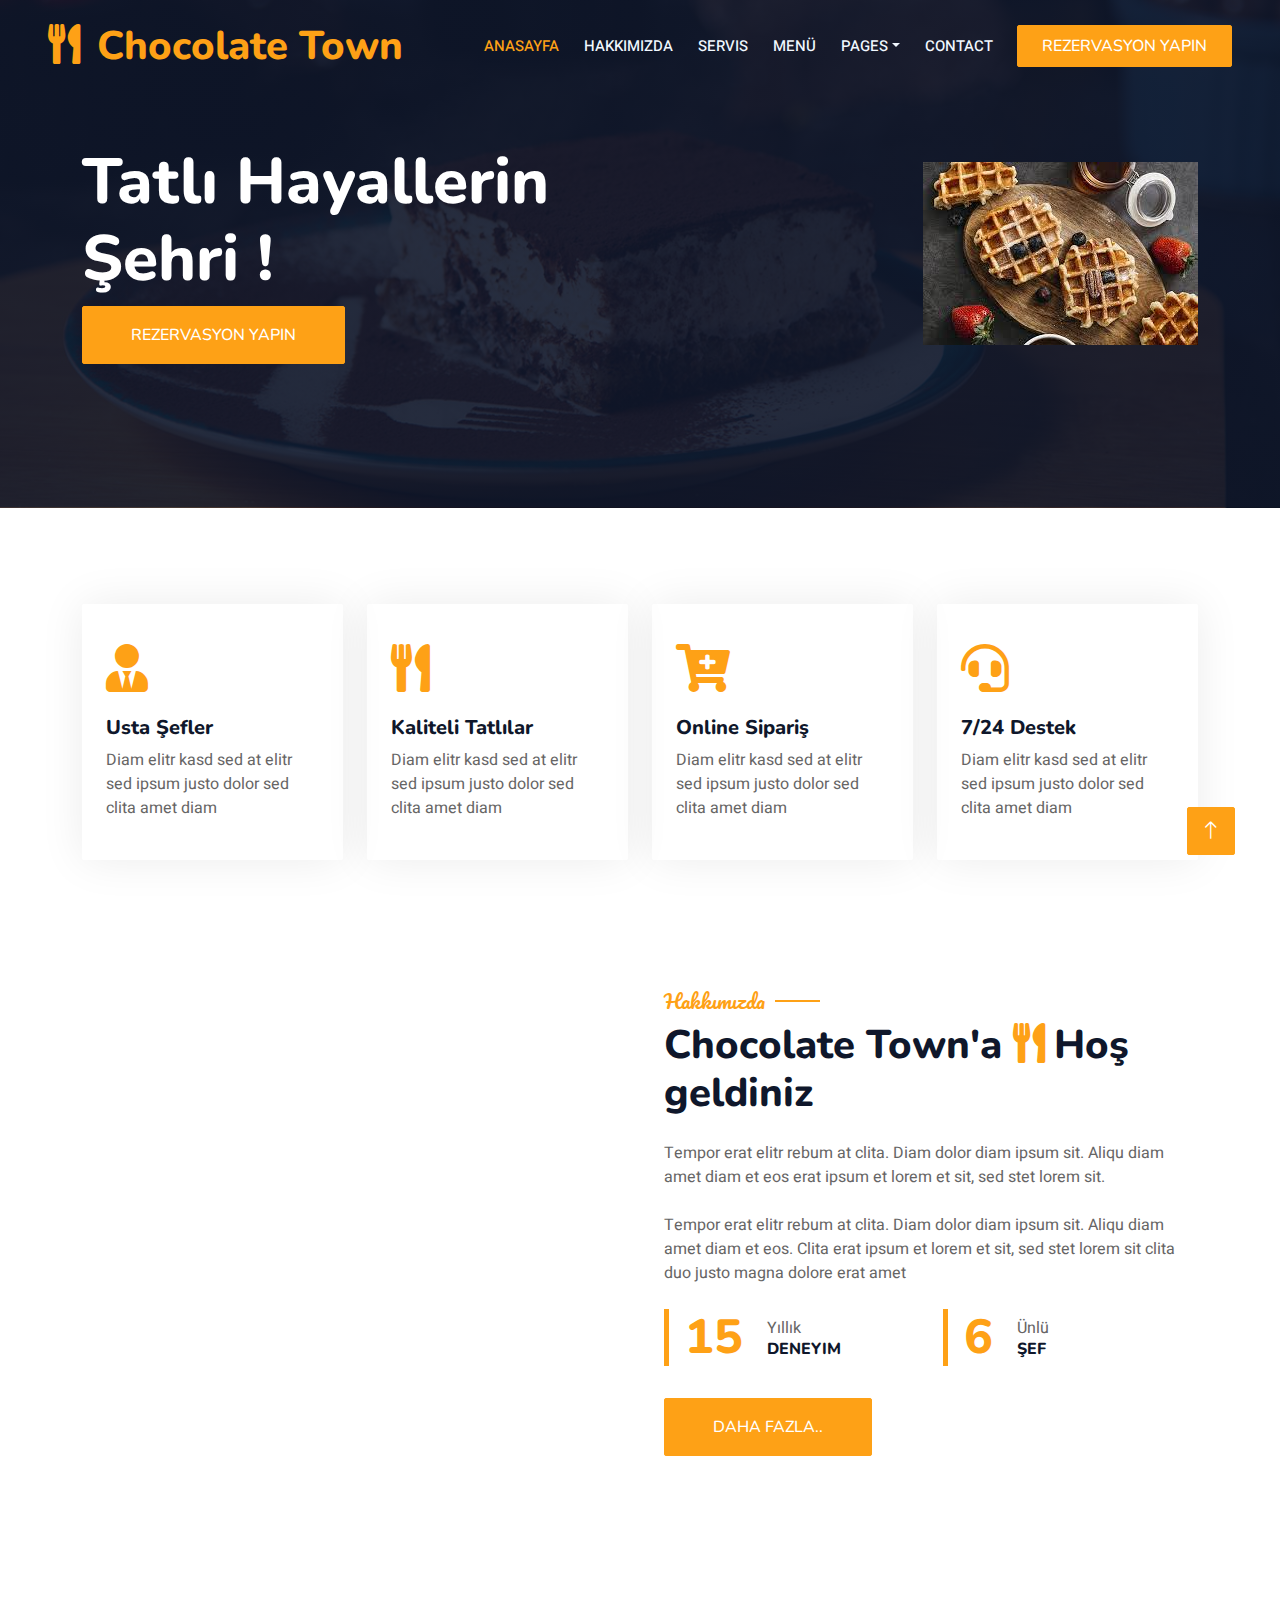
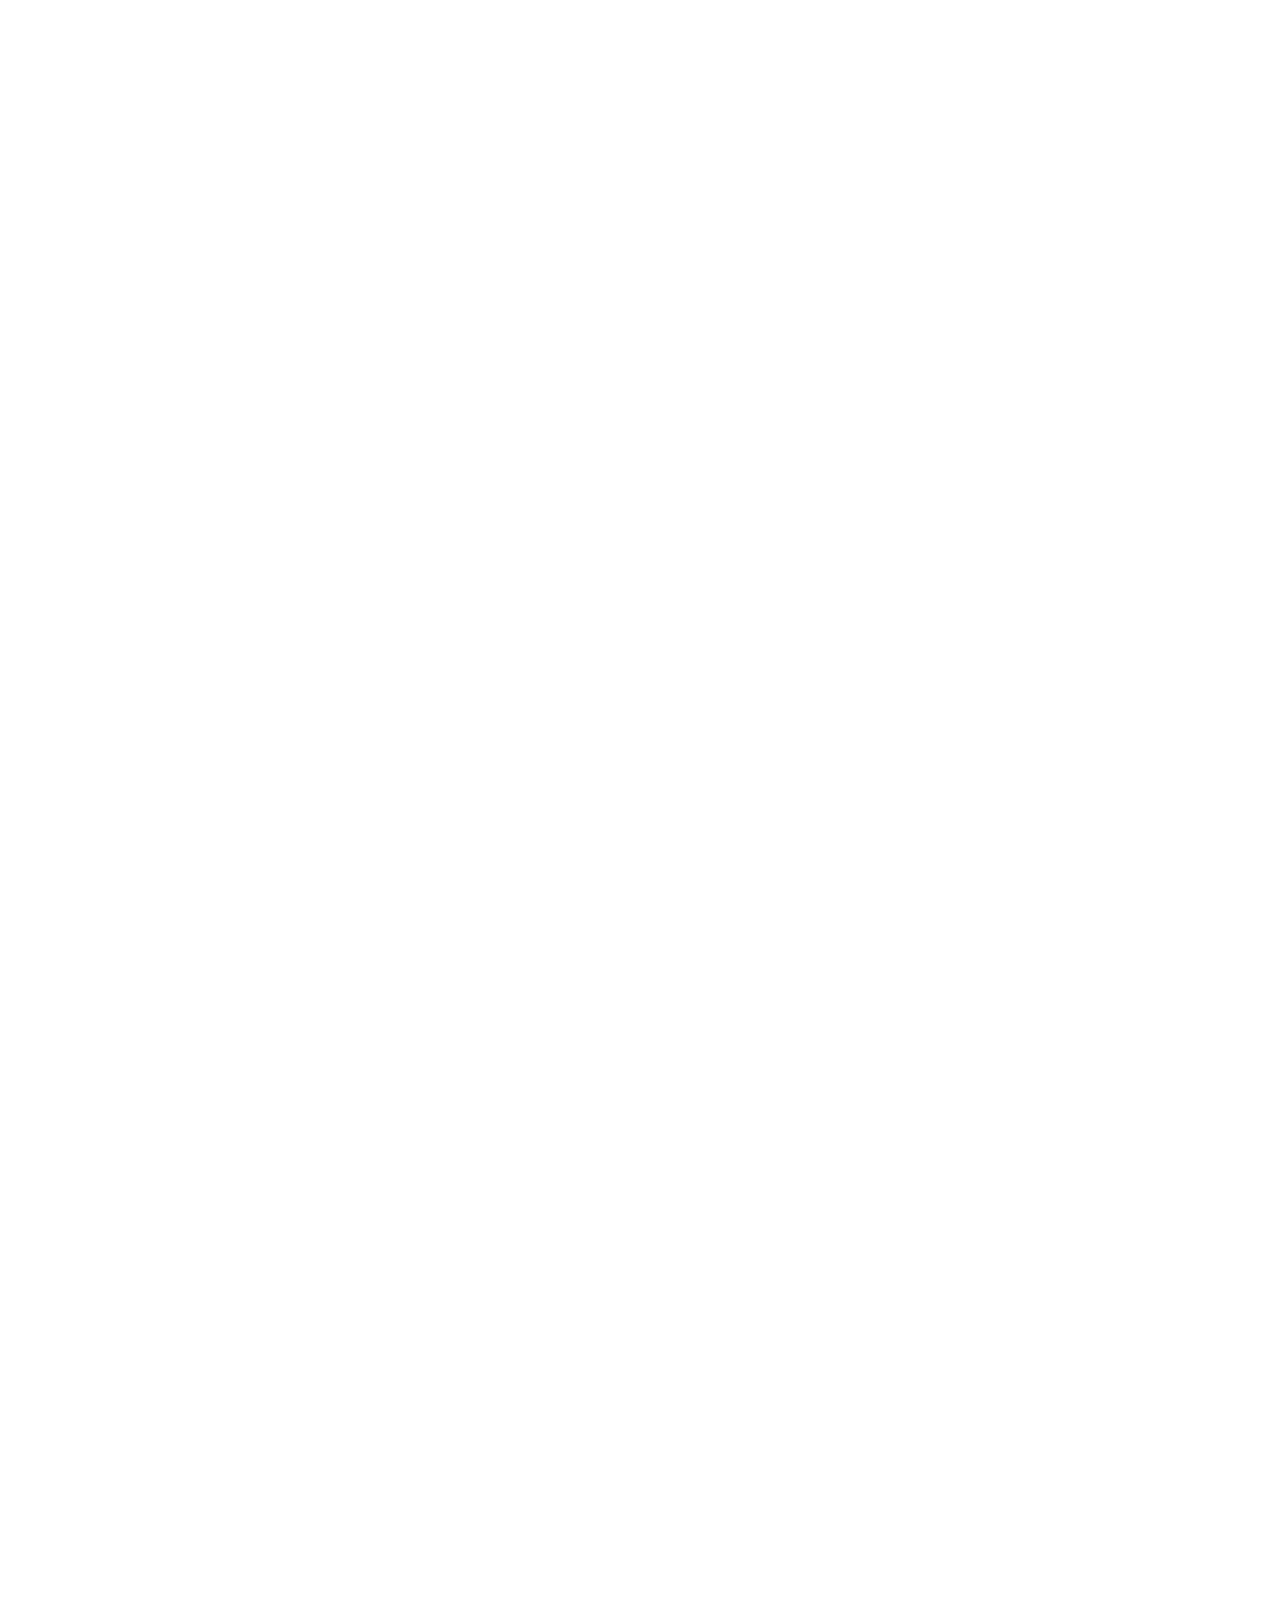
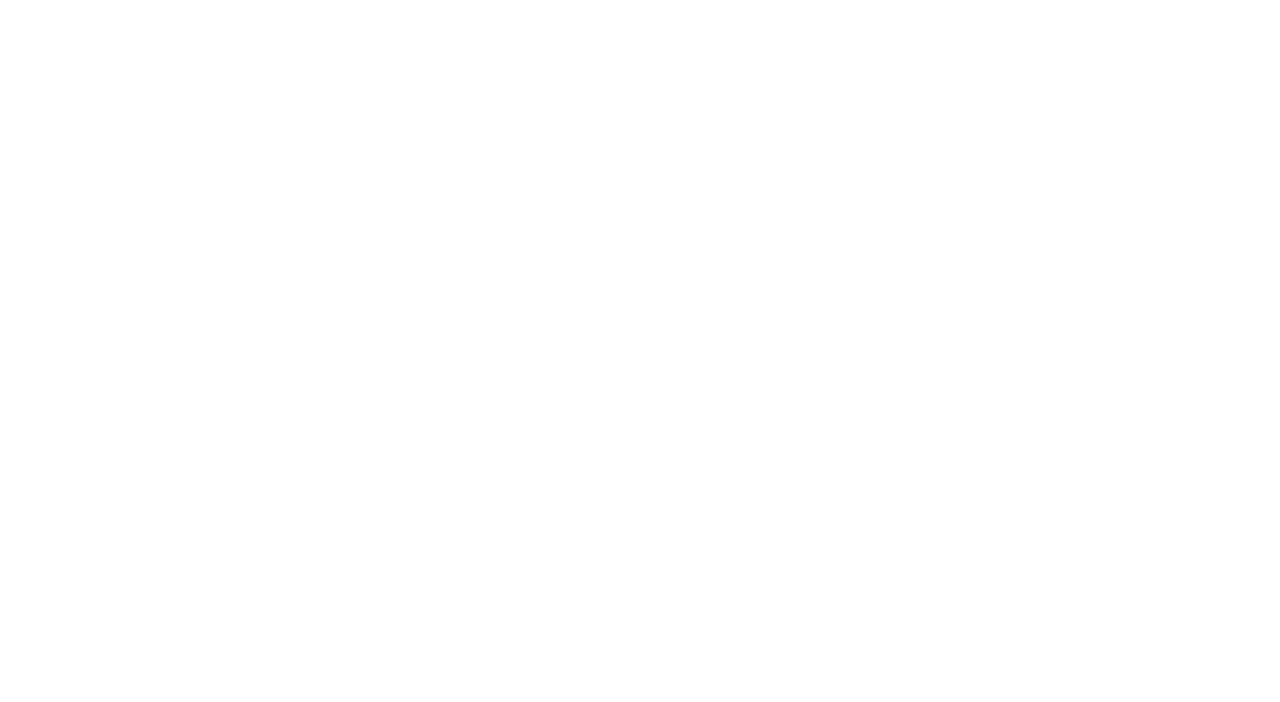
==== index.html @ a702e1aa "changed made" ====
<!DOCTYPE html>
<html lang="en">

<head>
    <meta charset="utf-8">
    <title>Chocolate Town - Bootstrap Restaurant Template</title>
    <meta content="width=device-width, initial-scale=1.0" name="viewport">
    <meta content="" name="keywords">
    <meta content="" name="description">

    <!-- Favicon -->
    <link href="img/favicon.ico" rel="icon">

    <!-- Google Web Fonts -->
    <link rel="preconnect" href="https://fonts.googleapis.com">
    <link rel="preconnect" href="https://fonts.gstatic.com" crossorigin>
    <link href="https://fonts.googleapis.com/css2?family=Heebo:wght@400;500;600&family=Nunito:wght@600;700;800&family=Pacifico&display=swap" rel="stylesheet">

    <!-- Icon Font Stylesheet -->
    <link href="https://cdnjs.cloudflare.com/ajax/libs/font-awesome/5.10.0/css/all.min.css" rel="stylesheet">
    <link href="https://cdn.jsdelivr.net/npm/bootstrap-icons@1.4.1/font/bootstrap-icons.css" rel="stylesheet">

    <!-- Libraries Stylesheet -->
    <link href="lib/animate/animate.min.css" rel="stylesheet">
    <link href="lib/owlcarousel/assets/owl.carousel.min.css" rel="stylesheet">
    <link href="lib/tempusdominus/css/tempusdominus-bootstrap-4.min.css" rel="stylesheet" />

    <!-- Customized Bootstrap Stylesheet -->
    <link href="css/bootstrap.min.css" rel="stylesheet">

    <!-- Template Stylesheet -->
    <link href="css/style.css" rel="stylesheet">
</head>

<body>
    <div class="container-xxl bg-white p-0">
        <!-- Spinner Start -->
        <div id="spinner" class="show bg-white position-fixed translate-middle w-100 vh-100 top-50 start-50 d-flex align-items-center justify-content-center">
            <div class="spinner-border text-primary" style="width: 3rem; height: 3rem;" role="status">
                <span class="sr-only">Yükleniyor..</span>
            </div>
        </div>
        <!-- Spinner End -->


        <!-- Navbar & Hero Start -->
        <div class="container-xxl position-relative p-0">
            <nav class="navbar navbar-expand-lg navbar-dark bg-dark px-4 px-lg-5 py-3 py-lg-0">
                <a href="" class="navbar-brand p-0">
                    <h1 class="text-primary m-0"><i class="fa fa-utensils me-3"></i>Chocolate Town</h1>
                    <!-- <img src="img/logo.png" alt="Logo"> -->
                </a>
                <button class="navbar-toggler" type="button" data-bs-toggle="collapse" data-bs-target="#navbarCollapse">
                    <span class="fa fa-bars"></span>
                </button>
                <div class="collapse navbar-collapse" id="navbarCollapse">
                    <div class="navbar-nav ms-auto py-0 pe-4">
                        <a href="index.html" class="nav-item nav-link active">Anasayfa</a>
                        <a href="about.html" class="nav-item nav-link">Hakkımızda</a>
                        <a href="service.html" class="nav-item nav-link">Servis</a>
                        <a href="menu.html" class="nav-item nav-link">Menü</a>
                        <div class="nav-item dropdown">
                            <a href="#" class="nav-link dropdown-toggle" data-bs-toggle="dropdown">Pages</a>
                            <div class="dropdown-menu m-0">
                                <a href="booking.html" class="dropdown-item">Booking</a>
                                <a href="team.html" class="dropdown-item">Our Team</a>
                                <a href="testimonial.html" class="dropdown-item">Testimonial</a>
                            </div>
                        </div>
                        <a href="contact.html" class="nav-item nav-link">Contact</a>
                    </div>
                    <a href="" class="btn btn-primary py-2 px-4">Rezervasyon Yapın</a>
                </div>
            </nav>

            <div class="container-xxl py-5 bg-dark hero-header mb-5">
                <div class="container my-5 py-5">
                    <div class="row align-items-center g-5">
                        <div class="col-lg-6 text-center text-lg-start">
                            <h1 class="display-3 text-white animated slideInLeft">Tatlı Hayallerin <br>Şehri !</h1>
                            <!-- <p class="text-white animated slideInLeft mb-4 pb-2">Tempor erat elitr rebum at clita. Diam dolor diam ipsum sit. Aliqu diam amet diam et eos. Clita erat ipsum et lorem et sit, sed stet lorem sit clita duo justo magna dolore erat amet</p> -->
                            <a href="" class="btn btn-primary py-sm-3 px-sm-5 me-3 animated slideInLeft">Rezervasyon Yapın</a>
                        </div>
                        <div class="col-lg-6 text-center text-lg-end overflow-hidden">
                            <img class="img-fluid" src="img/waffle3.jpeg" alt="">
                        </div>
                    </div>
                </div>
            </div>
        </div>
        <!-- Navbar & Hero End -->


        <!-- Service Start -->
        <div class="container-xxl py-5">
            <div class="container">
                <div class="row g-4">
                    <div class="col-lg-3 col-sm-6 wow fadeInUp" data-wow-delay="0.1s">
                        <div class="service-item rounded pt-3">
                            <div class="p-4">
                                <i class="fa fa-3x fa-user-tie text-primary mb-4"></i>
                                <h5>Usta Şefler</h5>
                                <p>Diam elitr kasd sed at elitr sed ipsum justo dolor sed clita amet diam</p>
                            </div>
                        </div>
                    </div>
                    <div class="col-lg-3 col-sm-6 wow fadeInUp" data-wow-delay="0.3s">
                        <div class="service-item rounded pt-3">
                            <div class="p-4">
                                <i class="fa fa-3x fa-utensils text-primary mb-4"></i>
                                <h5>Kaliteli Tatlılar</h5>
                                <p>Diam elitr kasd sed at elitr sed ipsum justo dolor sed clita amet diam</p>
                            </div>
                        </div>
                    </div>
                    <div class="col-lg-3 col-sm-6 wow fadeInUp" data-wow-delay="0.5s">
                        <div class="service-item rounded pt-3">
                            <div class="p-4">
                                <i class="fa fa-3x fa-cart-plus text-primary mb-4"></i>
                                <h5>Online Sipariş</h5>
                                <p>Diam elitr kasd sed at elitr sed ipsum justo dolor sed clita amet diam</p>
                            </div>
                        </div>
                    </div>
                    <div class="col-lg-3 col-sm-6 wow fadeInUp" data-wow-delay="0.7s">
                        <div class="service-item rounded pt-3">
                            <div class="p-4">
                                <i class="fa fa-3x fa-headset text-primary mb-4"></i>
                                <h5>7/24 Destek</h5>
                                <p>Diam elitr kasd sed at elitr sed ipsum justo dolor sed clita amet diam</p>
                            </div>
                        </div>
                    </div>
                </div>
            </div>
        </div>
        <!-- Service End -->


        <!-- About Start -->
        <div class="container-xxl py-5">
            <div class="container">
                <div class="row g-5 align-items-center">
                    <div class="col-lg-6">
                        <div class="row g-3">
                            <div class="col-6 text-start">
                                <img class="img-fluid rounded w-100 wow zoomIn" data-wow-delay="0.1s" src="img/about-1.jpg">
                            </div>
                            <div class="col-6 text-start">
                                <img class="img-fluid rounded w-75 wow zoomIn" data-wow-delay="0.3s" src="img/about-2.jpg" style="margin-top: 25%;">
                            </div>
                            <div class="col-6 text-end">
                                <img class="img-fluid rounded w-75 wow zoomIn" data-wow-delay="0.5s" src="img/about-3.jpg">
                            </div>
                            <div class="col-6 text-end">
                                <img class="img-fluid rounded w-100 wow zoomIn" data-wow-delay="0.7s" src="img/about-4.jpg">
                            </div>
                        </div>
                    </div>
                    <div class="col-lg-6">
                        <h5 class="section-title ff-secondary text-start text-primary fw-normal">Hakkımızda</h5>
                        <h1 class="mb-4">Chocolate Town'a <i class="fa fa-utensils text-primary me-2"></i>Hoş geldiniz</h1>
                        <p class="mb-4">Tempor erat elitr rebum at clita. Diam dolor diam ipsum sit. Aliqu diam amet diam et eos erat ipsum et lorem et sit, sed stet lorem sit.</p>
                        <p class="mb-4">Tempor erat elitr rebum at clita. Diam dolor diam ipsum sit. Aliqu diam amet diam et eos. Clita erat ipsum et lorem et sit, sed stet lorem sit clita duo justo magna dolore erat amet</p>
                        <div class="row g-4 mb-4">
                            <div class="col-sm-6">
                                <div class="d-flex align-items-center border-start border-5 border-primary px-3">
                                    <h1 class="flex-shrink-0 display-5 text-primary mb-0" data-toggle="counter-up">15</h1>
                                    <div class="ps-4">
                                        <p class="mb-0">Yıllık</p>
                                        <h6 class="text-uppercase mb-0">Deneyim</h6>
                                    </div>
                                </div>
                            </div>
                            <div class="col-sm-6">
                                <div class="d-flex align-items-center border-start border-5 border-primary px-3">
                                    <h1 class="flex-shrink-0 display-5 text-primary mb-0" data-toggle="counter-up">6</h1>
                                    <div class="ps-4">
                                        <p class="mb-0">Ünlü</p>
                                        <h6 class="text-uppercase mb-0">Şef</h6>
                                    </div>
                                </div>
                            </div>
                        </div>
                        <a class="btn btn-primary py-3 px-5 mt-2" href="">Daha fazla..</a>
                    </div>
                </div>
            </div>
        </div>
        <!-- About End -->


        <!-- Menu Start -->
        <div class="container-xxl py-5">
            <div class="container">
                <div class="text-center wow fadeInUp" data-wow-delay="0.1s">
                    <h5 class="section-title ff-secondary text-center text-primary fw-normal">Tatlı Menüsü</h5>
                    <h1 class="mb-5">Tatlı Hayallerin Şehri !</h1>
                </div>
                <div class="tab-class text-center wow fadeInUp" data-wow-delay="0.1s">
                    <ul class="nav nav-pills d-inline-flex justify-content-center border-bottom mb-5">
                        <li class="nav-item">
                            <a class="d-flex align-items-center text-start mx-3 ms-0 pb-3 active" data-bs-toggle="pill" href="#tab-1">
                                <i class="fa fa-coffee fa-2x "></i>
                                <div class="ps-3">
                                    <small class="text-body">Popüler</small>
                                    <h6 class="mt-n1 mb-0">Tatlılar</h6>
                                </div>
                            </a>
                        </li>
                        <!-- <li class="nav-item">
                            <a class="d-flex align-items-center text-start mx-3 pb-3" data-bs-toggle="pill" href="#tab-2">
                                <i class="fa fa-hamburger fa-2x text-primary"></i>
                                <div class="ps-3">
                                    <small class="text-body">Special</small>
                                    <h6 class="mt-n1 mb-0">Launch</h6>
                                </div>
                            </a>
                        </li>
                        <li class="nav-item">
                            <a class="d-flex align-items-center text-start mx-3 me-0 pb-3" data-bs-toggle="pill" href="#tab-3">
                                <i class="fa fa-utensils fa-2x text-primary"></i>
                                <div class="ps-3">
                                    <small class="text-body">Lovely</small>
                                    <h6 class="mt-n1 mb-0">Dinner</h6>
                                </div>
                            </a>
                        </li> -->
                    </ul>
                    <div class="tab-content">
                        <div id="tab-1" class="tab-pane fade show p-0 active">
                            <div class="row g-4">
                                <div class="col-lg-6">
                                    <div class="d-flex align-items-center">
                                        <img class="flex-shrink-0 img-fluid rounded" src="img/WhatsApp Görsel 2025-01-03 saat 01.07.29_e1caaea1.jpg" alt="" style="width: 80px;">
                                        <div class="w-100 d-flex flex-column text-start ps-4">
                                            <h5 class="d-flex justify-content-between border-bottom pb-2">
                                                <span>Chocolate Town Çikolatalı Pancake</span>
                                                <span class="text-primary">330₺</span>
                                            </h5>
                                            <small class="fst-italic">Ipsum ipsum clita erat amet dolor justo diam</small>
                                        </div>
                                    </div>
                                </div>
                                <div class="col-lg-6">
                                    <div class="d-flex align-items-center">
                                        <img class="flex-shrink-0 img-fluid rounded" src="img/WhatsApp Görsel 2025-01-03 saat 01.07.28_b89084e2.jpg" alt="" style="width: 80px;">
                                        <div class="w-100 d-flex flex-column text-start ps-4">
                                            <h5 class="d-flex justify-content-between border-bottom pb-2">
                                                <span>Chocolate Town Lotus Pancake</span>
                                                <span class="text-primary">340₺</span>
                                            </h5>
                                            <small class="fst-italic">Ipsum ipsum clita erat amet dolor justo diam</small>
                                        </div>
                                    </div>
                                </div>
                                <div class="col-lg-6">
                                    <div class="d-flex align-items-center">
                                        <img class="flex-shrink-0 img-fluid rounded" src="img/WhatsApp Görsel 2025-01-03 saat 01.07.28_b89084e2.jpg" alt="" style="width: 80px;">
                                        <div class="w-100 d-flex flex-column text-start ps-4">
                                            <h5 class="d-flex justify-content-between border-bottom pb-2">
                                                <span>Chocolate Town Lotus Waffle</span>
                                                <span class="text-primary">340₺</span>
                                            </h5>
                                            <small class="fst-italic">Ipsum ipsum clita erat amet dolor justo diam</small>
                                        </div>
                                    </div>
                                </div>
                                <div class="col-lg-6">
                                    <div class="d-flex align-items-center">
                                        <img class="flex-shrink-0 img-fluid rounded" src="img/WhatsApp Görsel 2025-01-03 saat 01.07.28_f4cc6367.jpg" alt="" style="width: 80px;">
                                        <div class="w-100 d-flex flex-column text-start ps-4">
                                            <h5 class="d-flex justify-content-between border-bottom pb-2">
                                                <span>Chocolate Town Lotus Kruvasan</span>
                                                <span class="text-primary">349₺</span>
                                            </h5>
                                            <small class="fst-italic">Ipsum ipsum clita erat amet dolor justo diam</small>
                                        </div>
                                    </div>
                                </div>
                                <div class="col-lg-6">
                                    <div class="d-flex align-items-center">
                                        <img class="flex-shrink-0 img-fluid rounded" src="img/WhatsApp Görsel 2025-01-03 saat 01.07.30_e5539441.jpg" alt="" style="width: 80px;">
                                        <div class="w-100 d-flex flex-column text-start ps-4">
                                            <h5 class="d-flex justify-content-between border-bottom pb-2">
                                                <span>Chocolate Town Çikolatalı Kruvasan</span>
                                                <span class="text-primary">345₺</span>
                                            </h5>
                                            <small class="fst-italic">Ipsum ipsum clita erat amet dolor justo diam</small>
                                        </div>
                                    </div>
                                </div>
                                <div class="col-lg-6">
                                    <div class="d-flex align-items-center">
                                        <img class="flex-shrink-0 img-fluid rounded" src="img/WhatsApp Görsel 2025-01-03 saat 01.07.30_adba3e5a.jpg" alt="" style="width: 80px;">
                                        <div class="w-100 d-flex flex-column text-start ps-4">
                                            <h5 class="d-flex justify-content-between border-bottom pb-2">
                                                <span>Chocolate Town Çikolatalı Waffle</span>
                                                <span class="text-primary">330₺</span>
                                            </h5>
                                            <small class="fst-italic">Ipsum ipsum clita erat amet dolor justo diam</small>
                                        </div>
                                    </div>
                                </div>
                                <div class="col-lg-6">
                                    <div class="d-flex align-items-center">
                                        <img class="flex-shrink-0 img-fluid rounded" src="img/WhatsApp Görsel 2025-01-03 saat 01.07.30_d8ca9bba.jpg" alt="" style="width: 80px;">
                                        <div class="w-100 d-flex flex-column text-start ps-4">
                                            <h5 class="d-flex justify-content-between border-bottom pb-2">
                                                <span>Chocolate Town Çikolatalı Spoonful</span>
                                                <span class="text-primary">325₺</span>
                                            </h5>
                                            <small class="fst-italic">Ipsum ipsum clita erat amet dolor justo diam</small>
                                        </div>
                                    </div>
                                </div>
                                <div class="col-lg-6">
                                    <div class="d-flex align-items-center">
                                        <img class="flex-shrink-0 img-fluid rounded" src="img/WhatsApp Görsel 2025-01-03 saat 01.07.31_7ae7fdfb.jpg" alt="" style="width: 80px;">
                                        <div class="w-100 d-flex flex-column text-start ps-4">
                                            <h5 class="d-flex justify-content-between border-bottom pb-2">
                                                <span>Chocolate Town Lotus <br> Spoonful</span>
                                                <span class="text-primary">335₺</span>
                                            </h5>
                                            <small class="fst-italic">Ipsum ipsum clita erat amet dolor justo diam</small>
                                        </div>
                                    </div>
                                </div>
                            </div>
                        </div>
                        <div id="tab-2" class="tab-pane fade show p-0">
                            <div class="row g-4">
                                <div class="col-lg-6">
                                    <div class="d-flex align-items-center">
                                        <img class="flex-shrink-0 img-fluid rounded" src="img/menu-1.jpg" alt="" style="width: 80px;">
                                        <div class="w-100 d-flex flex-column text-start ps-4">
                                            <h5 class="d-flex justify-content-between border-bottom pb-2">
                                                <span>Chicken Burger</span>
                                                <span class="text-primary">$115</span>
                                            </h5>
                                            <small class="fst-italic">Ipsum ipsum clita erat amet dolor justo diam</small>
                                        </div>
                                    </div>
                                </div>
                                <div class="col-lg-6">
                                    <div class="d-flex align-items-center">
                                        <img class="flex-shrink-0 img-fluid rounded" src="img/menu-2.jpg" alt="" style="width: 80px;">
                                        <div class="w-100 d-flex flex-column text-start ps-4">
                                            <h5 class="d-flex justify-content-between border-bottom pb-2">
                                                <span>Chicken Burger</span>
                                                <span class="text-primary">$115</span>
                                            </h5>
                                            <small class="fst-italic">Ipsum ipsum clita erat amet dolor justo diam</small>
                                        </div>
                                    </div>
                                </div>
                                <div class="col-lg-6">
                                    <div class="d-flex align-items-center">
                                        <img class="flex-shrink-0 img-fluid rounded" src="img/menu-3.jpg" alt="" style="width: 80px;">
                                        <div class="w-100 d-flex flex-column text-start ps-4">
                                            <h5 class="d-flex justify-content-between border-bottom pb-2">
                                                <span>Chicken Burger</span>
                                                <span class="text-primary">$115</span>
                                            </h5>
                                            <small class="fst-italic">Ipsum ipsum clita erat amet dolor justo diam</small>
                                        </div>
                                    </div>
                                </div>
                                <div class="col-lg-6">
                                    <div class="d-flex align-items-center">
                                        <img class="flex-shrink-0 img-fluid rounded" src="img/menu-4.jpg" alt="" style="width: 80px;">
                                        <div class="w-100 d-flex flex-column text-start ps-4">
                                            <h5 class="d-flex justify-content-between border-bottom pb-2">
                                                <span>Chicken Burger</span>
                                                <span class="text-primary">$115</span>
                                            </h5>
                                            <small class="fst-italic">Ipsum ipsum clita erat amet dolor justo diam</small>
                                        </div>
                                    </div>
                                </div>
                                <div class="col-lg-6">
                                    <div class="d-flex align-items-center">
                                        <img class="flex-shrink-0 img-fluid rounded" src="img/menu-5.jpg" alt="" style="width: 80px;">
                                        <div class="w-100 d-flex flex-column text-start ps-4">
                                            <h5 class="d-flex justify-content-between border-bottom pb-2">
                                                <span>Chicken Burger</span>
                                                <span class="text-primary">$115</span>
                                            </h5>
                                            <small class="fst-italic">Ipsum ipsum clita erat amet dolor justo diam</small>
                                        </div>
                                    </div>
                                </div>
                                <div class="col-lg-6">
                                    <div class="d-flex align-items-center">
                                        <img class="flex-shrink-0 img-fluid rounded" src="img/menu-6.jpg" alt="" style="width: 80px;">
                                        <div class="w-100 d-flex flex-column text-start ps-4">
                                            <h5 class="d-flex justify-content-between border-bottom pb-2">
                                                <span>Chicken Burger</span>
                                                <span class="text-primary">$115</span>
                                            </h5>
                                            <small class="fst-italic">Ipsum ipsum clita erat amet dolor justo diam</small>
                                        </div>
                                    </div>
                                </div>
                                <div class="col-lg-6">
                                    <div class="d-flex align-items-center">
                                        <img class="flex-shrink-0 img-fluid rounded" src="img/menu-7.jpg" alt="" style="width: 80px;">
                                        <div class="w-100 d-flex flex-column text-start ps-4">
                                            <h5 class="d-flex justify-content-between border-bottom pb-2">
                                                <span>Chicken Burger</span>
                                                <span class="text-primary">$115</span>
                                            </h5>
                                            <small class="fst-italic">Ipsum ipsum clita erat amet dolor justo diam</small>
                                        </div>
                                    </div>
                                </div>
                                <div class="col-lg-6">
                                    <div class="d-flex align-items-center">
                                        <img class="flex-shrink-0 img-fluid rounded" src="img/menu-8.jpg" alt="" style="width: 80px;">
                                        <div class="w-100 d-flex flex-column text-start ps-4">
                                            <h5 class="d-flex justify-content-between border-bottom pb-2">
                                                <span>Chicken Burger</span>
                                                <span class="text-primary">$115</span>
                                            </h5>
                                            <small class="fst-italic">Ipsum ipsum clita erat amet dolor justo diam</small>
                                        </div>
                                    </div>
                                </div>
                            </div>
                        </div>
                        <div id="tab-3" class="tab-pane fade show p-0">
                            <div class="row g-4">
                                <div class="col-lg-6">
                                    <div class="d-flex align-items-center">
                                        <img class="flex-shrink-0 img-fluid rounded" src="img/menu-1.jpg" alt="" style="width: 80px;">
                                        <div class="w-100 d-flex flex-column text-start ps-4">
                                            <h5 class="d-flex justify-content-between border-bottom pb-2">
                                                <span>Chicken Burger</span>
                                                <span class="text-primary">$115</span>
                                            </h5>
                                            <small class="fst-italic">Ipsum ipsum clita erat amet dolor justo diam</small>
                                        </div>
                                    </div>
                                </div>
                                <div class="col-lg-6">
                                    <div class="d-flex align-items-center">
                                        <img class="flex-shrink-0 img-fluid rounded" src="img/menu-2.jpg" alt="" style="width: 80px;">
                                        <div class="w-100 d-flex flex-column text-start ps-4">
                                            <h5 class="d-flex justify-content-between border-bottom pb-2">
                                                <span>Chicken Burger</span>
                                                <span class="text-primary">$115</span>
                                            </h5>
                                            <small class="fst-italic">Ipsum ipsum clita erat amet dolor justo diam</small>
                                        </div>
                                    </div>
                                </div>
                                <div class="col-lg-6">
                                    <div class="d-flex align-items-center">
                                        <img class="flex-shrink-0 img-fluid rounded" src="img/menu-3.jpg" alt="" style="width: 80px;">
                                        <div class="w-100 d-flex flex-column text-start ps-4">
                                            <h5 class="d-flex justify-content-between border-bottom pb-2">
                                                <span>Chicken Burger</span>
                                                <span class="text-primary">$115</span>
                                            </h5>
                                            <small class="fst-italic">Ipsum ipsum clita erat amet dolor justo diam</small>
                                        </div>
                                    </div>
                                </div>
                                <div class="col-lg-6">
                                    <div class="d-flex align-items-center">
                                        <img class="flex-shrink-0 img-fluid rounded" src="img/menu-4.jpg" alt="" style="width: 80px;">
                                        <div class="w-100 d-flex flex-column text-start ps-4">
                                            <h5 class="d-flex justify-content-between border-bottom pb-2">
                                                <span>Chicken Burger</span>
                                                <span class="text-primary">$115</span>
                                            </h5>
                                            <small class="fst-italic">Ipsum ipsum clita erat amet dolor justo diam</small>
                                        </div>
                                    </div>
                                </div>
                                <div class="col-lg-6">
                                    <div class="d-flex align-items-center">
                                        <img class="flex-shrink-0 img-fluid rounded" src="img/menu-5.jpg" alt="" style="width: 80px;">
                                        <div class="w-100 d-flex flex-column text-start ps-4">
                                            <h5 class="d-flex justify-content-between border-bottom pb-2">
                                                <span>Chicken Burger</span>
                                                <span class="text-primary">$115</span>
                                            </h5>
                                            <small class="fst-italic">Ipsum ipsum clita erat amet dolor justo diam</small>
                                        </div>
                                    </div>
                                </div>
                                <div class="col-lg-6">
                                    <div class="d-flex align-items-center">
                                        <img class="flex-shrink-0 img-fluid rounded" src="img/menu-6.jpg" alt="" style="width: 80px;">
                                        <div class="w-100 d-flex flex-column text-start ps-4">
                                            <h5 class="d-flex justify-content-between border-bottom pb-2">
                                                <span>Chicken Burger</span>
                                                <span class="text-primary">$115</span>
                                            </h5>
                                            <small class="fst-italic">Ipsum ipsum clita erat amet dolor justo diam</small>
                                        </div>
                                    </div>
                                </div>
                                <div class="col-lg-6">
                                    <div class="d-flex align-items-center">
                                        <img class="flex-shrink-0 img-fluid rounded" src="img/menu-7.jpg" alt="" style="width: 80px;">
                                        <div class="w-100 d-flex flex-column text-start ps-4">
                                            <h5 class="d-flex justify-content-between border-bottom pb-2">
                                                <span>Chicken Burger</span>
                                                <span class="text-primary">$115</span>
                                            </h5>
                                            <small class="fst-italic">Ipsum ipsum clita erat amet dolor justo diam</small>
                                        </div>
                                    </div>
                                </div>
                                <div class="col-lg-6">
                                    <div class="d-flex align-items-center">
                                        <img class="flex-shrink-0 img-fluid rounded" src="img/menu-8.jpg" alt="" style="width: 80px;">
                                        <div class="w-100 d-flex flex-column text-start ps-4">
                                            <h5 class="d-flex justify-content-between border-bottom pb-2">
                                                <span>Chicken Burger</span>
                                                <span class="text-primary">$115</span>
                                            </h5>
                                            <small class="fst-italic">Ipsum ipsum clita erat amet dolor justo diam</small>
                                        </div>
                                    </div>
                                </div>
                            </div>
                        </div>
                    </div>
                </div>
            </div>
        </div>
        <!-- Menu End -->

        <!-- Team Start -->
        <div class="container-xxl pt-5 pb-3">
            <div class="container">
                <div class="text-center wow fadeInUp" data-wow-delay="0.1s">
                    <h5 class="section-title ff-secondary text-center text-primary fw-normal">Ekibimiz</h5>
                    <h1 class="mb-5">Ustalarımız</h1>
                </div>
                <div class="row g-4">
                    <div class="col-lg-3 col-md-6 wow fadeInUp" data-wow-delay="0.1s">
                        <div class="team-item text-center rounded overflow-hidden">
                            <div class="rounded-circle overflow-hidden m-4">
                                <img class="img-fluid" src="img/team-1.jpg" alt="">
                            </div>
                            <h5 class="mb-0">Full Name</h5>
                            <small>Designation</small>
                            <div class="d-flex justify-content-center mt-3">
                                <a class="btn btn-square btn-primary mx-1" href=""><i class="fab fa-facebook-f"></i></a>
                                <a class="btn btn-square btn-primary mx-1" href=""><i class="fab fa-twitter"></i></a>
                                <a class="btn btn-square btn-primary mx-1" href=""><i class="fab fa-instagram"></i></a>
                            </div>
                        </div>
                    </div>
                    <div class="col-lg-3 col-md-6 wow fadeInUp" data-wow-delay="0.3s">
                        <div class="team-item text-center rounded overflow-hidden">
                            <div class="rounded-circle overflow-hidden m-4">
                                <img class="img-fluid" src="img/team-2.jpg" alt="">
                            </div>
                            <h5 class="mb-0">Full Name</h5>
                            <small>Designation</small>
                            <div class="d-flex justify-content-center mt-3">
                                <a class="btn btn-square btn-primary mx-1" href=""><i class="fab fa-facebook-f"></i></a>
                                <a class="btn btn-square btn-primary mx-1" href=""><i class="fab fa-twitter"></i></a>
                                <a class="btn btn-square btn-primary mx-1" href=""><i class="fab fa-instagram"></i></a>
                            </div>
                        </div>
                    </div>
                    <div class="col-lg-3 col-md-6 wow fadeInUp" data-wow-delay="0.5s">
                        <div class="team-item text-center rounded overflow-hidden">
                            <div class="rounded-circle overflow-hidden m-4">
                                <img class="img-fluid" src="img/team-3.jpg" alt="">
                            </div>
                            <h5 class="mb-0">Full Name</h5>
                            <small>Designation</small>
                            <div class="d-flex justify-content-center mt-3">
                                <a class="btn btn-square btn-primary mx-1" href=""><i class="fab fa-facebook-f"></i></a>
                                <a class="btn btn-square btn-primary mx-1" href=""><i class="fab fa-twitter"></i></a>
                                <a class="btn btn-square btn-primary mx-1" href=""><i class="fab fa-instagram"></i></a>
                            </div>
                        </div>
                    </div>
                    <div class="col-lg-3 col-md-6 wow fadeInUp" data-wow-delay="0.7s">
                        <div class="team-item text-center rounded overflow-hidden">
                            <div class="rounded-circle overflow-hidden m-4">
                                <img class="img-fluid" src="img/team-4.jpg" alt="">
                            </div>
                            <h5 class="mb-0">Full Name</h5>
                            <small>Designation</small>
                            <div class="d-flex justify-content-center mt-3">
                                <a class="btn btn-square btn-primary mx-1" href=""><i class="fab fa-facebook-f"></i></a>
                                <a class="btn btn-square btn-primary mx-1" href=""><i class="fab fa-twitter"></i></a>
                                <a class="btn btn-square btn-primary mx-1" href=""><i class="fab fa-instagram"></i></a>
                            </div>
                        </div>
                    </div>
                </div>
            </div>
        </div>
        <!-- Team End -->


        <!-- Testimonial Start -->
        <div class="container-xxl py-5 wow fadeInUp" data-wow-delay="0.1s">
            <div class="container">
                <div class="text-center">
                    <h5 class="section-title ff-secondary text-center text-primary fw-normal">Referans</h5>
                    <h1 class="mb-5">Müşterilerimizden Yorumlar!!!</h1>
                </div>
                <div class="owl-carousel testimonial-carousel">
                    <div class="testimonial-item bg-transparent border rounded p-4">
                        <i class="fa fa-quote-left fa-2x text-primary mb-3"></i>
                        <p>Dolor et eos labore, stet justo sed est sed. Diam sed sed dolor stet amet eirmod eos labore diam</p>
                        <div class="d-flex align-items-center">
                            <img class="img-fluid flex-shrink-0 rounded-circle" src="img/testimonial-1.jpg" style="width: 50px; height: 50px;">
                            <div class="ps-3">
                                <h5 class="mb-1">Client Name</h5>
                                <small>Profession</small>
                            </div>
                        </div>
                    </div>
                    <div class="testimonial-item bg-transparent border rounded p-4">
                        <i class="fa fa-quote-left fa-2x text-primary mb-3"></i>
                        <p>Dolor et eos labore, stet justo sed est sed. Diam sed sed dolor stet amet eirmod eos labore diam</p>
                        <div class="d-flex align-items-center">
                            <img class="img-fluid flex-shrink-0 rounded-circle" src="img/testimonial-2.jpg" style="width: 50px; height: 50px;">
                            <div class="ps-3">
                                <h5 class="mb-1">Client Name</h5>
                                <small>Profession</small>
                            </div>
                        </div>
                    </div>
                    <div class="testimonial-item bg-transparent border rounded p-4">
                        <i class="fa fa-quote-left fa-2x text-primary mb-3"></i>
                        <p>Dolor et eos labore, stet justo sed est sed. Diam sed sed dolor stet amet eirmod eos labore diam</p>
                        <div class="d-flex align-items-center">
                            <img class="img-fluid flex-shrink-0 rounded-circle" src="img/testimonial-3.jpg" style="width: 50px; height: 50px;">
                            <div class="ps-3">
                                <h5 class="mb-1">Client Name</h5>
                                <small>Profession</small>
                            </div>
                        </div>
                    </div>
                    <div class="testimonial-item bg-transparent border rounded p-4">
                        <i class="fa fa-quote-left fa-2x text-primary mb-3"></i>
                        <p>Dolor et eos labore, stet justo sed est sed. Diam sed sed dolor stet amet eirmod eos labore diam</p>
                        <div class="d-flex align-items-center">
                            <img class="img-fluid flex-shrink-0 rounded-circle" src="img/testimonial-4.jpg" style="width: 50px; height: 50px;">
                            <div class="ps-3">
                                <h5 class="mb-1">Client Name</h5>
                                <small>Profession</small>
                            </div>
                        </div>
                    </div>
                </div>
            </div>
        </div>
        <!-- Testimonial End -->
        

        <!-- Footer Start -->
        <div class="container-fluid bg-dark text-light footer pt-5 mt-5 wow fadeIn" data-wow-delay="0.1s">
            <div class="container py-5">
                <div class="row g-5">
                    <div class="col-lg-3 col-md-6">
                        <h4 class="section-title ff-secondary text-start text-primary fw-normal mb-4">Şirket</h4>
                        <a class="btn btn-link" href="">Hakkımızda</a>
                        <a class="btn btn-link" href="">İletişime Geçin</a>
                        <a class="btn btn-link" href="">Rezervasyon</a>
                        <a class="btn btn-link" href="">Gizlilik Politakası</a>
                        <a class="btn btn-link" href="">Şartlar & Koşullar</a>
                    </div>
                    <div class="col-lg-3 col-md-6">
                        <h4 class="section-title ff-secondary text-start text-primary fw-normal mb-4">İletişim</h4>
                        <p class="mb-2"><i class="fa fa-map-marker-alt me-3"></i>123 Street, New York, USA</p>
                        <p class="mb-2"><i class="fa fa-phone-alt me-3"></i>+012 345 67890</p>
                        <p class="mb-2"><i class="fa fa-envelope me-3"></i>info@example.com</p>
                        <div class="d-flex pt-2">
                            <a class="btn btn-outline-light btn-social" href=""><i class="fab fa-twitter"></i></a>
                            <a class="btn btn-outline-light btn-social" href=""><i class="fab fa-facebook-f"></i></a>
                            <a class="btn btn-outline-light btn-social" href=""><i class="fab fa-youtube"></i></a>
                            <a class="btn btn-outline-light btn-social" href=""><i class="fab fa-linkedin-in"></i></a>
                        </div>
                    </div>
                    <div class="col-lg-3 col-md-6">
                        <h4 class="section-title ff-secondary text-start text-primary fw-normal mb-4">Opening</h4>
                        <h5 class="text-light fw-normal">Monday - Saturday</h5>
                        <p>09AM - 09PM</p>
                        <h5 class="text-light fw-normal">Sunday</h5>
                        <p>10AM - 08PM</p>
                    </div>
                    <div class="col-lg-3 col-md-6">
                        <h4 class="section-title ff-secondary text-start text-primary fw-normal mb-4">Newsletter</h4>
                        <p>Dolor amet sit justo amet elitr clita ipsum elitr est.</p>
                        <div class="position-relative mx-auto" style="max-width: 400px;">
                            <input class="form-control border-primary w-100 py-3 ps-4 pe-5" type="text" placeholder="Your email">
                            <button type="button" class="btn btn-primary py-2 position-absolute top-0 end-0 mt-2 me-2">SignUp</button>
                        </div>
                    </div>
                </div>
            </div>
            <div class="container">
                <div class="copyright">
                    <div class="row">
                        <div class="col-md-6 text-center text-md-start mb-3 mb-md-0">
                            &copy; <a class="border-bottom" href="#">Your Site Name</a>, All Right Reserved. 
							
							<!--/*** This template is free as long as you keep the footer author’s credit link/attribution link/backlink. If you'd like to use the template without the footer author’s credit link/attribution link/backlink, you can purchase the Credit Removal License from "https://htmlcodex.com/credit-removal". Thank you for your support. ***/-->
							Designed By <a class="border-bottom" href="https://htmlcodex.com">HTML Codex</a><br><br>
                            Distributed By <a class="border-bottom" href="https://themewagon.com" target="_blank">ThemeWagon</a>
                        </div>
                        <div class="col-md-6 text-center text-md-end">
                            <div class="footer-menu">
                                <a href="">Home</a>
                                <a href="">Cookies</a>
                                <a href="">Help</a>
                                <a href="">FQAs</a>
                            </div>
                        </div>
                    </div>
                </div>
            </div>
        </div>
        <!-- Footer End -->


        <!-- Back to Top -->
        <a href="#" class="btn btn-lg btn-primary btn-lg-square back-to-top"><i class="bi bi-arrow-up"></i></a>
    </div>

    <!-- JavaScript Libraries -->
    <script src="https://code.jquery.com/jquery-3.4.1.min.js"></script>
    <script src="https://cdn.jsdelivr.net/npm/bootstrap@5.0.0/dist/js/bootstrap.bundle.min.js"></script>
    <script src="lib/wow/wow.min.js"></script>
    <script src="lib/easing/easing.min.js"></script>
    <script src="lib/waypoints/waypoints.min.js"></script>
    <script src="lib/counterup/counterup.min.js"></script>
    <script src="lib/owlcarousel/owl.carousel.min.js"></script>
    <script src="lib/tempusdominus/js/moment.min.js"></script>
    <script src="lib/tempusdominus/js/moment-timezone.min.js"></script>
    <script src="lib/tempusdominus/js/tempusdominus-bootstrap-4.min.js"></script>

    <!-- Template Javascript -->
    <script src="js/main.js"></script>
</body>

</html>
---- css/style.css ----
/********** Template CSS **********/
:root {
    --primary: #FEA116;
    --light: #F1F8FF;
    --dark: #0F172B;
}

.ff-secondary {
    font-family: 'Pacifico', cursive;
}

.fw-medium {
    font-weight: 600 !important;
}

.fw-semi-bold {
    font-weight: 700 !important;
}

.back-to-top {
    position: fixed;
    display: none;
    right: 45px;
    bottom: 45px;
    z-index: 99;
}


/*** Spinner ***/
#spinner {
    opacity: 0;
    visibility: hidden;
    transition: opacity .5s ease-out, visibility 0s linear .5s;
    z-index: 99999;
}

#spinner.show {
    transition: opacity .5s ease-out, visibility 0s linear 0s;
    visibility: visible;
    opacity: 1;
}


/*** Button ***/
.btn {
    font-family: 'Nunito', sans-serif;
    font-weight: 500;
    text-transform: uppercase;
    transition: .5s;
}

.btn.btn-primary,
.btn.btn-secondary {
    color: #FFFFFF;
}

.btn-square {
    width: 38px;
    height: 38px;
}

.btn-sm-square {
    width: 32px;
    height: 32px;
}

.btn-lg-square {
    width: 48px;
    height: 48px;
}

.btn-square,
.btn-sm-square,
.btn-lg-square {
    padding: 0;
    display: flex;
    align-items: center;
    justify-content: center;
    font-weight: normal;
    border-radius: 2px;
}


/*** Navbar ***/
.navbar-dark .navbar-nav .nav-link {
    position: relative;
    margin-left: 25px;
    padding: 35px 0;
    font-size: 15px;
    color: var(--light) !important;
    text-transform: uppercase;
    font-weight: 500;
    outline: none;
    transition: .5s;
}

.sticky-top.navbar-dark .navbar-nav .nav-link {
    padding: 20px 0;
}

.navbar-dark .navbar-nav .nav-link:hover,
.navbar-dark .navbar-nav .nav-link.active {
    color: var(--primary) !important;
}

.navbar-dark .navbar-brand img {
    max-height: 60px;
    transition: .5s;
}

.sticky-top.navbar-dark .navbar-brand img {
    max-height: 45px;
}

@media (max-width: 991.98px) {
    .sticky-top.navbar-dark {
        position: relative;
    }

    .navbar-dark .navbar-collapse {
        margin-top: 15px;
        border-top: 1px solid rgba(255, 255, 255, .1)
    }

    .navbar-dark .navbar-nav .nav-link,
    .sticky-top.navbar-dark .navbar-nav .nav-link {
        padding: 10px 0;
        margin-left: 0;
    }

    .navbar-dark .navbar-brand img {
        max-height: 45px;
    }
}

@media (min-width: 992px) {
    .navbar-dark {
        position: absolute;
        width: 100%;
        top: 0;
        left: 0;
        z-index: 999;
        background: transparent !important;
    }
    
    .sticky-top.navbar-dark {
        position: fixed;
        background: var(--dark) !important;
    }
}


/*** Hero Header ***/
.hero-header {
    background: linear-gradient(rgba(15, 23, 43, .9), rgba(15, 23, 43, .9)), url(../img/tiramisu.jpg);
    background-position: center center;
    background-repeat: no-repeat;
    background-size: cover;
}

.hero-header img {
    animation: imgRotate 50s linear infinite;
}

@keyframes imgRotate { 
    100% { 
        transform: rotate(360deg); 
    } 
}

.breadcrumb-item + .breadcrumb-item::before {
    color: rgba(255, 255, 255, .5);
}


/*** Section Title ***/
.section-title {
    position: relative;
    display: inline-block;
}

.section-title::before {
    position: absolute;
    content: "";
    width: 45px;
    height: 2px;
    top: 50%;
    left: -55px;
    margin-top: -1px;
    background: var(--primary);
}

.section-title::after {
    position: absolute;
    content: "";
    width: 45px;
    height: 2px;
    top: 50%;
    right: -55px;
    margin-top: -1px;
    background: var(--primary);
}

.section-title.text-start::before,
.section-title.text-end::after {
    display: none;
}


/*** Service ***/
.service-item {
    box-shadow: 0 0 45px rgba(0, 0, 0, .08);
    transition: .5s;
}

.service-item:hover {
    background: var(--primary);
}

.service-item * {
    transition: .5s;
}

.service-item:hover * {
    color: var(--light) !important;
}


/*** Food Menu ***/
.nav-pills .nav-item .active {
    border-bottom: 2px solid var(--primary);
}


/*** Youtube Video ***/
.video {
    position: relative;
    height: 100%;
    min-height: 500px;
    background: linear-gradient(rgba(15, 23, 43, .1), rgba(15, 23, 43, .1)), url(../img/video.jpg);
    background-position: center center;
    background-repeat: no-repeat;
    background-size: cover;
}

.video .btn-play {
    position: absolute;
    z-index: 3;
    top: 50%;
    left: 50%;
    transform: translateX(-50%) translateY(-50%);
    box-sizing: content-box;
    display: block;
    width: 32px;
    height: 44px;
    border-radius: 50%;
    border: none;
    outline: none;
    padding: 18px 20px 18px 28px;
}

.video .btn-play:before {
    content: "";
    position: absolute;
    z-index: 0;
    left: 50%;
    top: 50%;
    transform: translateX(-50%) translateY(-50%);
    display: block;
    width: 100px;
    height: 100px;
    background: var(--primary);
    border-radius: 50%;
    animation: pulse-border 1500ms ease-out infinite;
}

.video .btn-play:after {
    content: "";
    position: absolute;
    z-index: 1;
    left: 50%;
    top: 50%;
    transform: translateX(-50%) translateY(-50%);
    display: block;
    width: 100px;
    height: 100px;
    background: var(--primary);
    border-radius: 50%;
    transition: all 200ms;
}

.video .btn-play img {
    position: relative;
    z-index: 3;
    max-width: 100%;
    width: auto;
    height: auto;
}

.video .btn-play span {
    display: block;
    position: relative;
    z-index: 3;
    width: 0;
    height: 0;
    border-left: 32px solid var(--dark);
    border-top: 22px solid transparent;
    border-bottom: 22px solid transparent;
}

@keyframes pulse-border {
    0% {
        transform: translateX(-50%) translateY(-50%) translateZ(0) scale(1);
        opacity: 1;
    }

    100% {
        transform: translateX(-50%) translateY(-50%) translateZ(0) scale(1.5);
        opacity: 0;
    }
}

#videoModal {
    z-index: 99999;
}

#videoModal .modal-dialog {
    position: relative;
    max-width: 800px;
    margin: 60px auto 0 auto;
}

#videoModal .modal-body {
    position: relative;
    padding: 0px;
}

#videoModal .close {
    position: absolute;
    width: 30px;
    height: 30px;
    right: 0px;
    top: -30px;
    z-index: 999;
    font-size: 30px;
    font-weight: normal;
    color: #FFFFFF;
    background: #000000;
    opacity: 1;
}


/*** Team ***/
.team-item {
    box-shadow: 0 0 45px rgba(0, 0, 0, .08);
    height: calc(100% - 38px);
    transition: .5s;
}

.team-item img {
    transition: .5s;
}

.team-item:hover img {
    transform: scale(1.1);
}

.team-item:hover {
    height: 100%;
}

.team-item .btn {
    border-radius: 38px 38px 0 0;
}


/*** Testimonial ***/
.testimonial-carousel .owl-item .testimonial-item,
.testimonial-carousel .owl-item.center .testimonial-item * {
    transition: .5s;
}

.testimonial-carousel .owl-item.center .testimonial-item {
    background: var(--primary) !important;
    border-color: var(--primary) !important;
}

.testimonial-carousel .owl-item.center .testimonial-item * {
    color: var(--light) !important;
}

.testimonial-carousel .owl-dots {
    margin-top: 24px;
    display: flex;
    align-items: flex-end;
    justify-content: center;
}

.testimonial-carousel .owl-dot {
    position: relative;
    display: inline-block;
    margin: 0 5px;
    width: 15px;
    height: 15px;
    border: 1px solid #CCCCCC;
    border-radius: 15px;
    transition: .5s;
}

.testimonial-carousel .owl-dot.active {
    background: var(--primary);
    border-color: var(--primary);
}


/*** Footer ***/
.footer .btn.btn-social {
    margin-right: 5px;
    width: 35px;
    height: 35px;
    display: flex;
    align-items: center;
    justify-content: center;
    color: var(--light);
    border: 1px solid #FFFFFF;
    border-radius: 35px;
    transition: .3s;
}

.footer .btn.btn-social:hover {
    color: var(--primary);
}

.footer .btn.btn-link {
    display: block;
    margin-bottom: 5px;
    padding: 0;
    text-align: left;
    color: #FFFFFF;
    font-size: 15px;
    font-weight: normal;
    text-transform: capitalize;
    transition: .3s;
}

.footer .btn.btn-link::before {
    position: relative;
    content: "\f105";
    font-family: "Font Awesome 5 Free";
    font-weight: 900;
    margin-right: 10px;
}

.footer .btn.btn-link:hover {
    letter-spacing: 1px;
    box-shadow: none;
}

.footer .copyright {
    padding: 25px 0;
    font-size: 15px;
    border-top: 1px solid rgba(256, 256, 256, .1);
}

.footer .copyright a {
    color: var(--light);
}

.footer .footer-menu a {
    margin-right: 15px;
    padding-right: 15px;
    border-right: 1px solid rgba(255, 255, 255, .1);
}

.footer .footer-menu a:last-child {
    margin-right: 0;
    padding-right: 0;
    border-right: none;
}
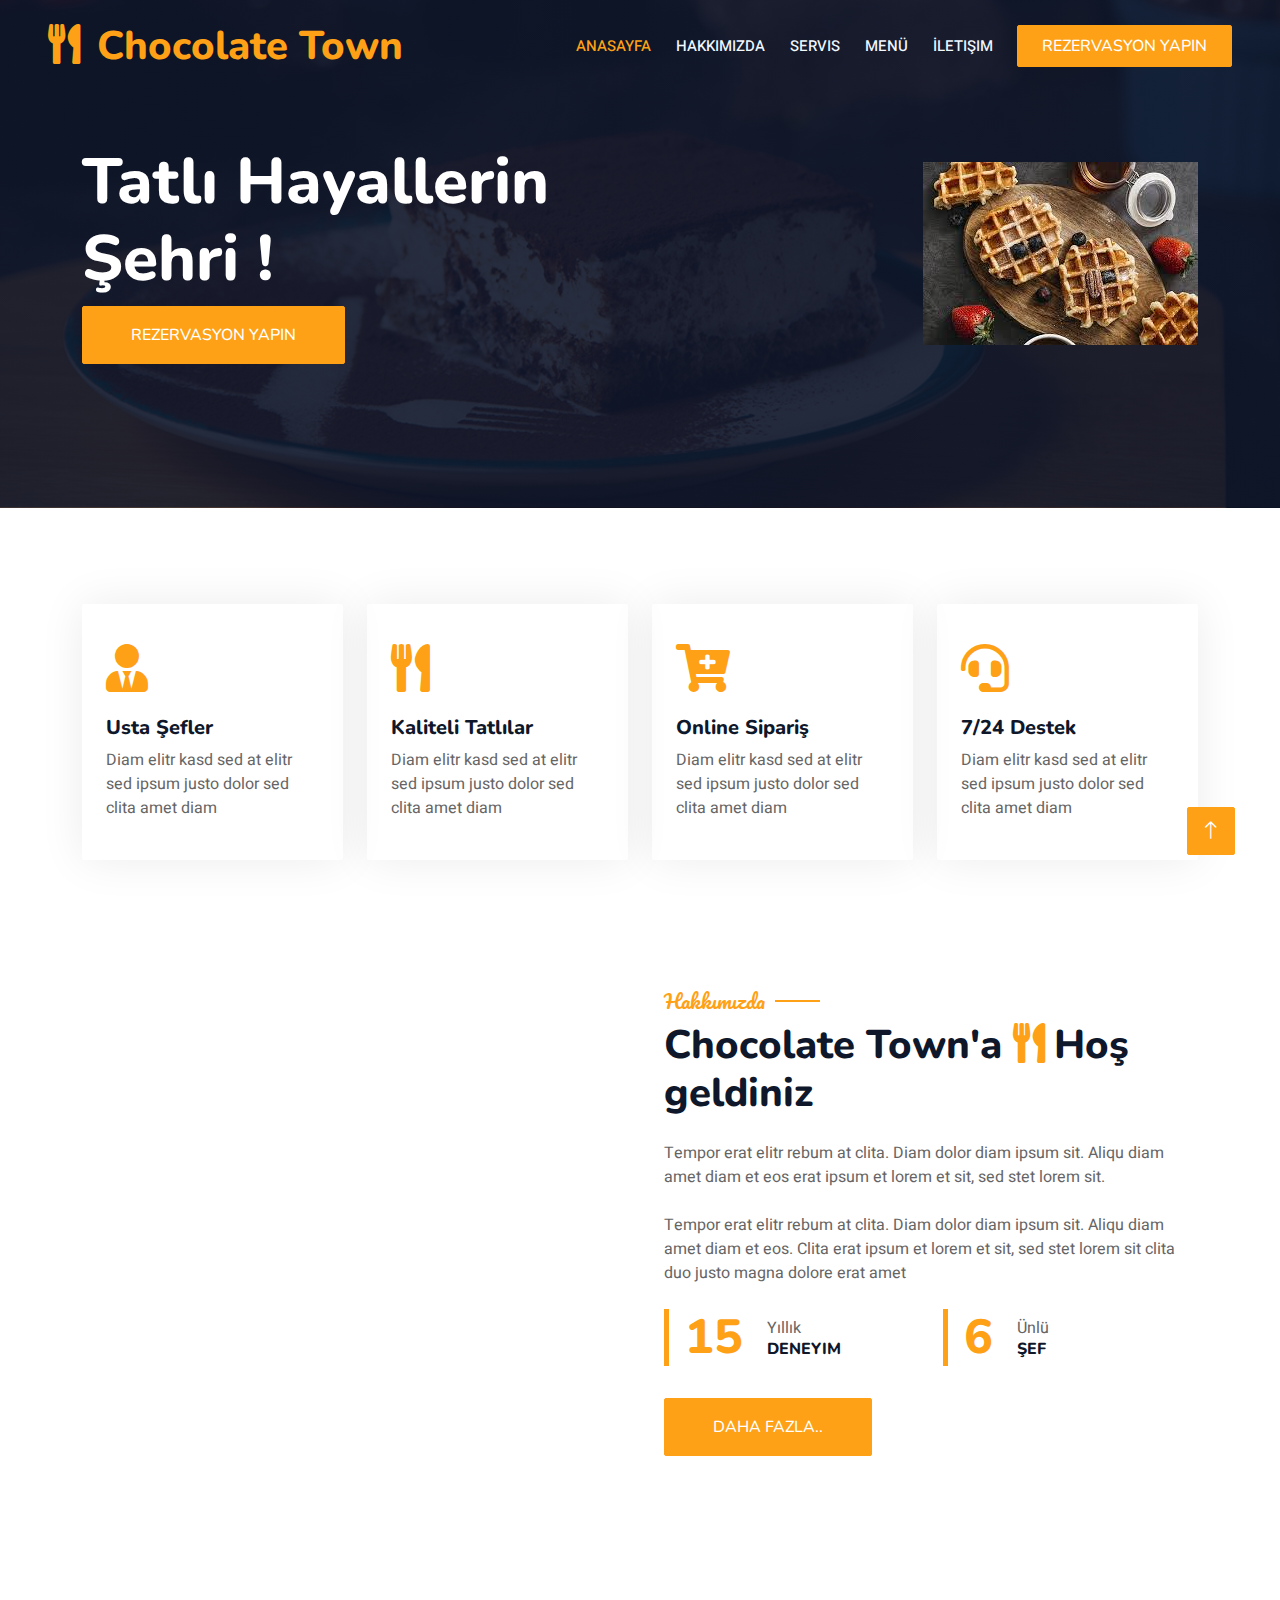
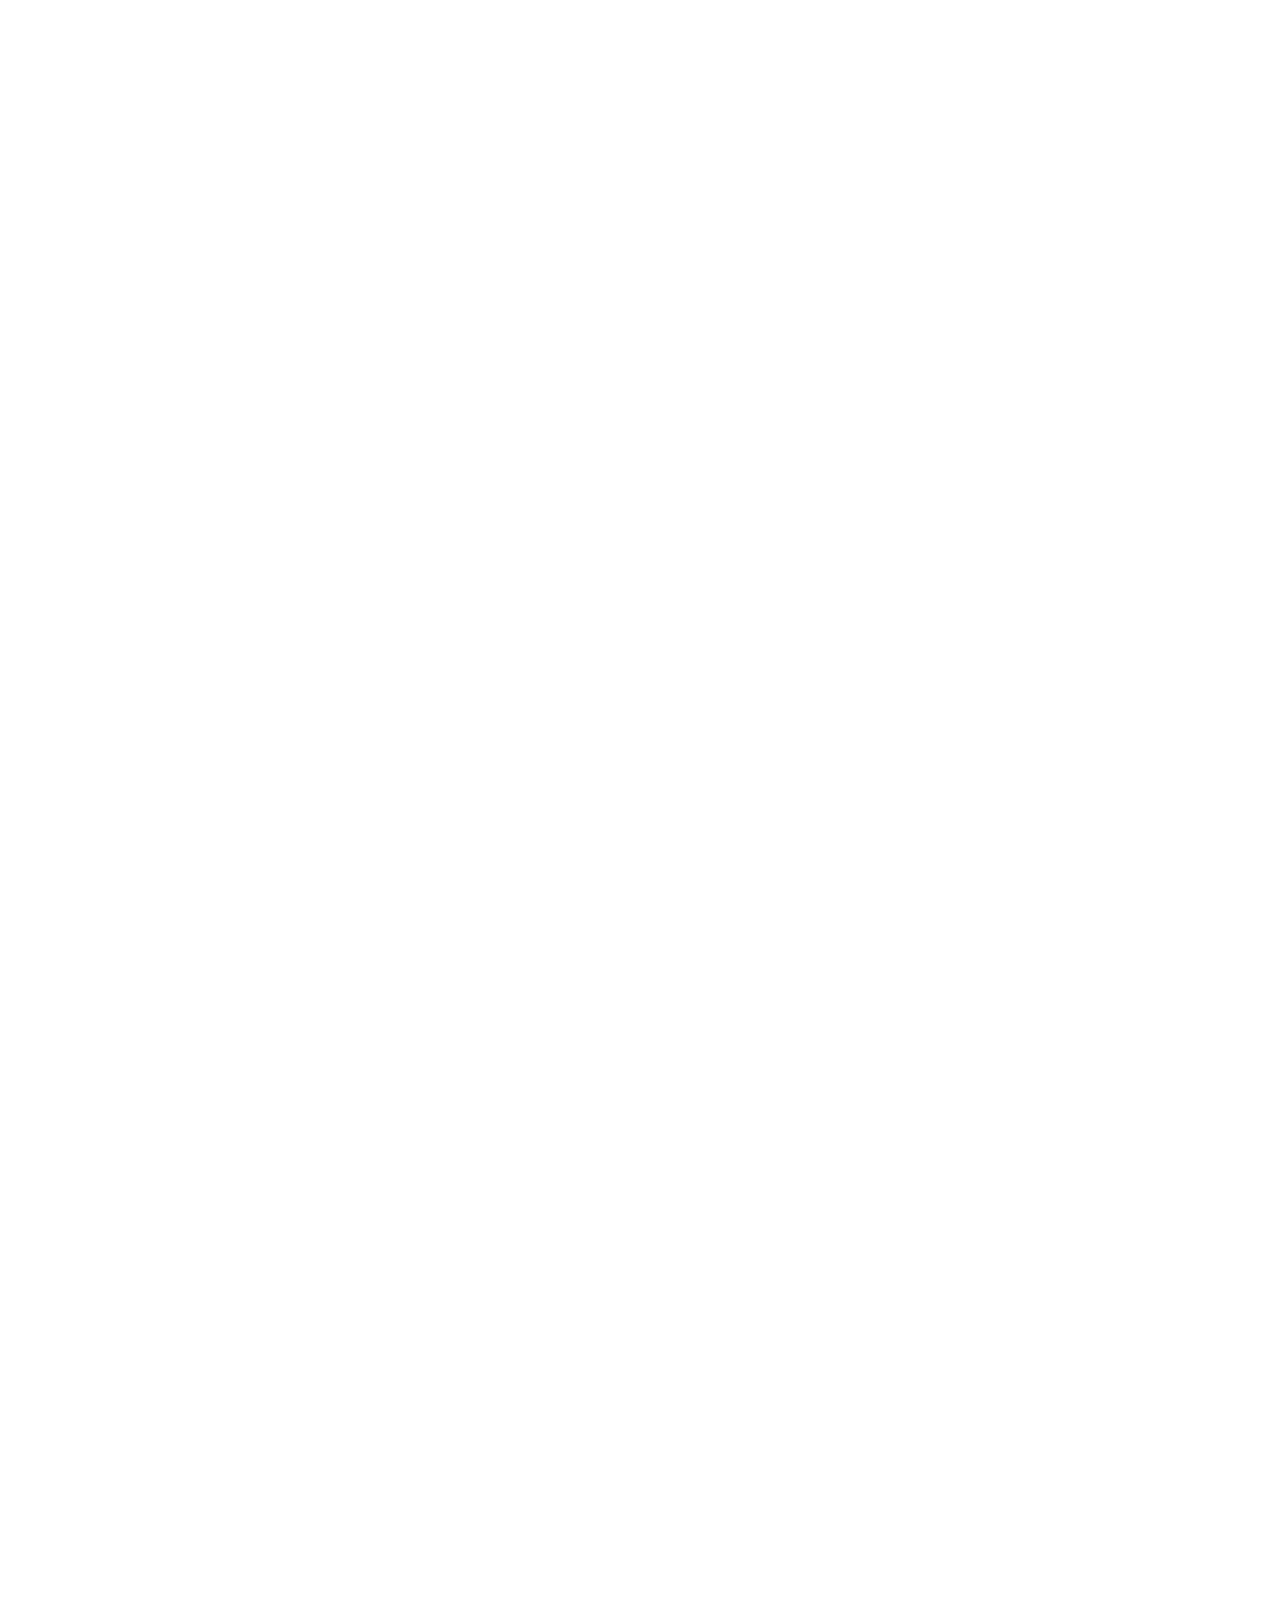
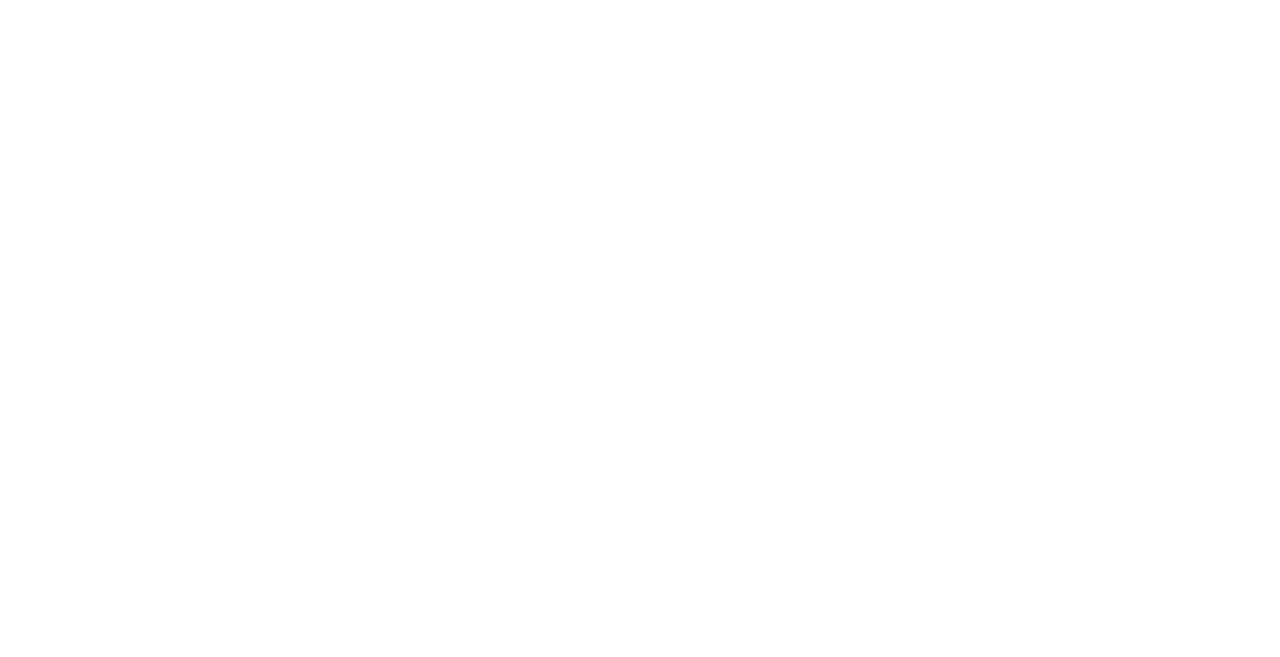
==== commit a6f54cad: "some fixes" ====
--- a/index.html
+++ b/index.html
@@ -59,15 +59,8 @@
                         <a href="about.html" class="nav-item nav-link">Hakkımızda</a>
                         <a href="service.html" class="nav-item nav-link">Servis</a>
                         <a href="menu.html" class="nav-item nav-link">Menü</a>
-                        <div class="nav-item dropdown">
-                            <a href="#" class="nav-link dropdown-toggle" data-bs-toggle="dropdown">Pages</a>
-                            <div class="dropdown-menu m-0">
-                                <a href="booking.html" class="dropdown-item">Booking</a>
-                                <a href="team.html" class="dropdown-item">Our Team</a>
-                                <a href="testimonial.html" class="dropdown-item">Testimonial</a>
-                            </div>
-                        </div>
-                        <a href="contact.html" class="nav-item nav-link">Contact</a>
+                        
+                        <a href="contact.html" class="nav-item nav-link">İletişim</a>
                     </div>
                     <a href="" class="btn btn-primary py-2 px-4">Rezervasyon Yapın</a>
                 </div>
@@ -666,7 +659,7 @@
         <div class="container-fluid bg-dark text-light footer pt-5 mt-5 wow fadeIn" data-wow-delay="0.1s">
             <div class="container py-5">
                 <div class="row g-5">
-                    <div class="col-lg-3 col-md-6">
+                    <div class="col-lg-4 col-md-6">
                         <h4 class="section-title ff-secondary text-start text-primary fw-normal mb-4">Şirket</h4>
                         <a class="btn btn-link" href="">Hakkımızda</a>
                         <a class="btn btn-link" href="">İletişime Geçin</a>
@@ -674,7 +667,7 @@
                         <a class="btn btn-link" href="">Gizlilik Politakası</a>
                         <a class="btn btn-link" href="">Şartlar & Koşullar</a>
                     </div>
-                    <div class="col-lg-3 col-md-6">
+                    <div class="col-lg-4 col-md-6">
                         <h4 class="section-title ff-secondary text-start text-primary fw-normal mb-4">İletişim</h4>
                         <p class="mb-2"><i class="fa fa-map-marker-alt me-3"></i>123 Street, New York, USA</p>
                         <p class="mb-2"><i class="fa fa-phone-alt me-3"></i>+012 345 67890</p>
@@ -686,34 +679,21 @@
                             <a class="btn btn-outline-light btn-social" href=""><i class="fab fa-linkedin-in"></i></a>
                         </div>
                     </div>
-                    <div class="col-lg-3 col-md-6">
-                        <h4 class="section-title ff-secondary text-start text-primary fw-normal mb-4">Opening</h4>
-                        <h5 class="text-light fw-normal">Monday - Saturday</h5>
-                        <p>09AM - 09PM</p>
-                        <h5 class="text-light fw-normal">Sunday</h5>
-                        <p>10AM - 08PM</p>
-                    </div>
-                    <div class="col-lg-3 col-md-6">
-                        <h4 class="section-title ff-secondary text-start text-primary fw-normal mb-4">Newsletter</h4>
-                        <p>Dolor amet sit justo amet elitr clita ipsum elitr est.</p>
-                        <div class="position-relative mx-auto" style="max-width: 400px;">
-                            <input class="form-control border-primary w-100 py-3 ps-4 pe-5" type="text" placeholder="Your email">
-                            <button type="button" class="btn btn-primary py-2 position-absolute top-0 end-0 mt-2 me-2">SignUp</button>
-                        </div>
-                    </div>
+                    <div class="col-lg-4 col-md-6">
+                        <h4 class="section-title ff-secondary text-start text-primary fw-normal mb-4">Açılış</h4>
+                        <h5 class="text-light fw-normal">Pazartesi - Cumartesi</h5>
+                        <p>09:00 - 21:00</p>
+                        <h5 class="text-light fw-normal">Pazar</h5>
+                        <p>10:00 - 20:00</p>
+                    </div>
+                    
                 </div>
             </div>
             <div class="container">
                 <div class="copyright">
                     <div class="row">
-                        <div class="col-md-6 text-center text-md-start mb-3 mb-md-0">
-                            &copy; <a class="border-bottom" href="#">Your Site Name</a>, All Right Reserved. 
-							
-							<!--/*** This template is free as long as you keep the footer author’s credit link/attribution link/backlink. If you'd like to use the template without the footer author’s credit link/attribution link/backlink, you can purchase the Credit Removal License from "https://htmlcodex.com/credit-removal". Thank you for your support. ***/-->
-							Designed By <a class="border-bottom" href="https://htmlcodex.com">HTML Codex</a><br><br>
-                            Distributed By <a class="border-bottom" href="https://themewagon.com" target="_blank">ThemeWagon</a>
-                        </div>
-                        <div class="col-md-6 text-center text-md-end">
+                        
+                        <div class="col-md-12 text-center text-md-end">
                             <div class="footer-menu">
                                 <a href="">Home</a>
                                 <a href="">Cookies</a>
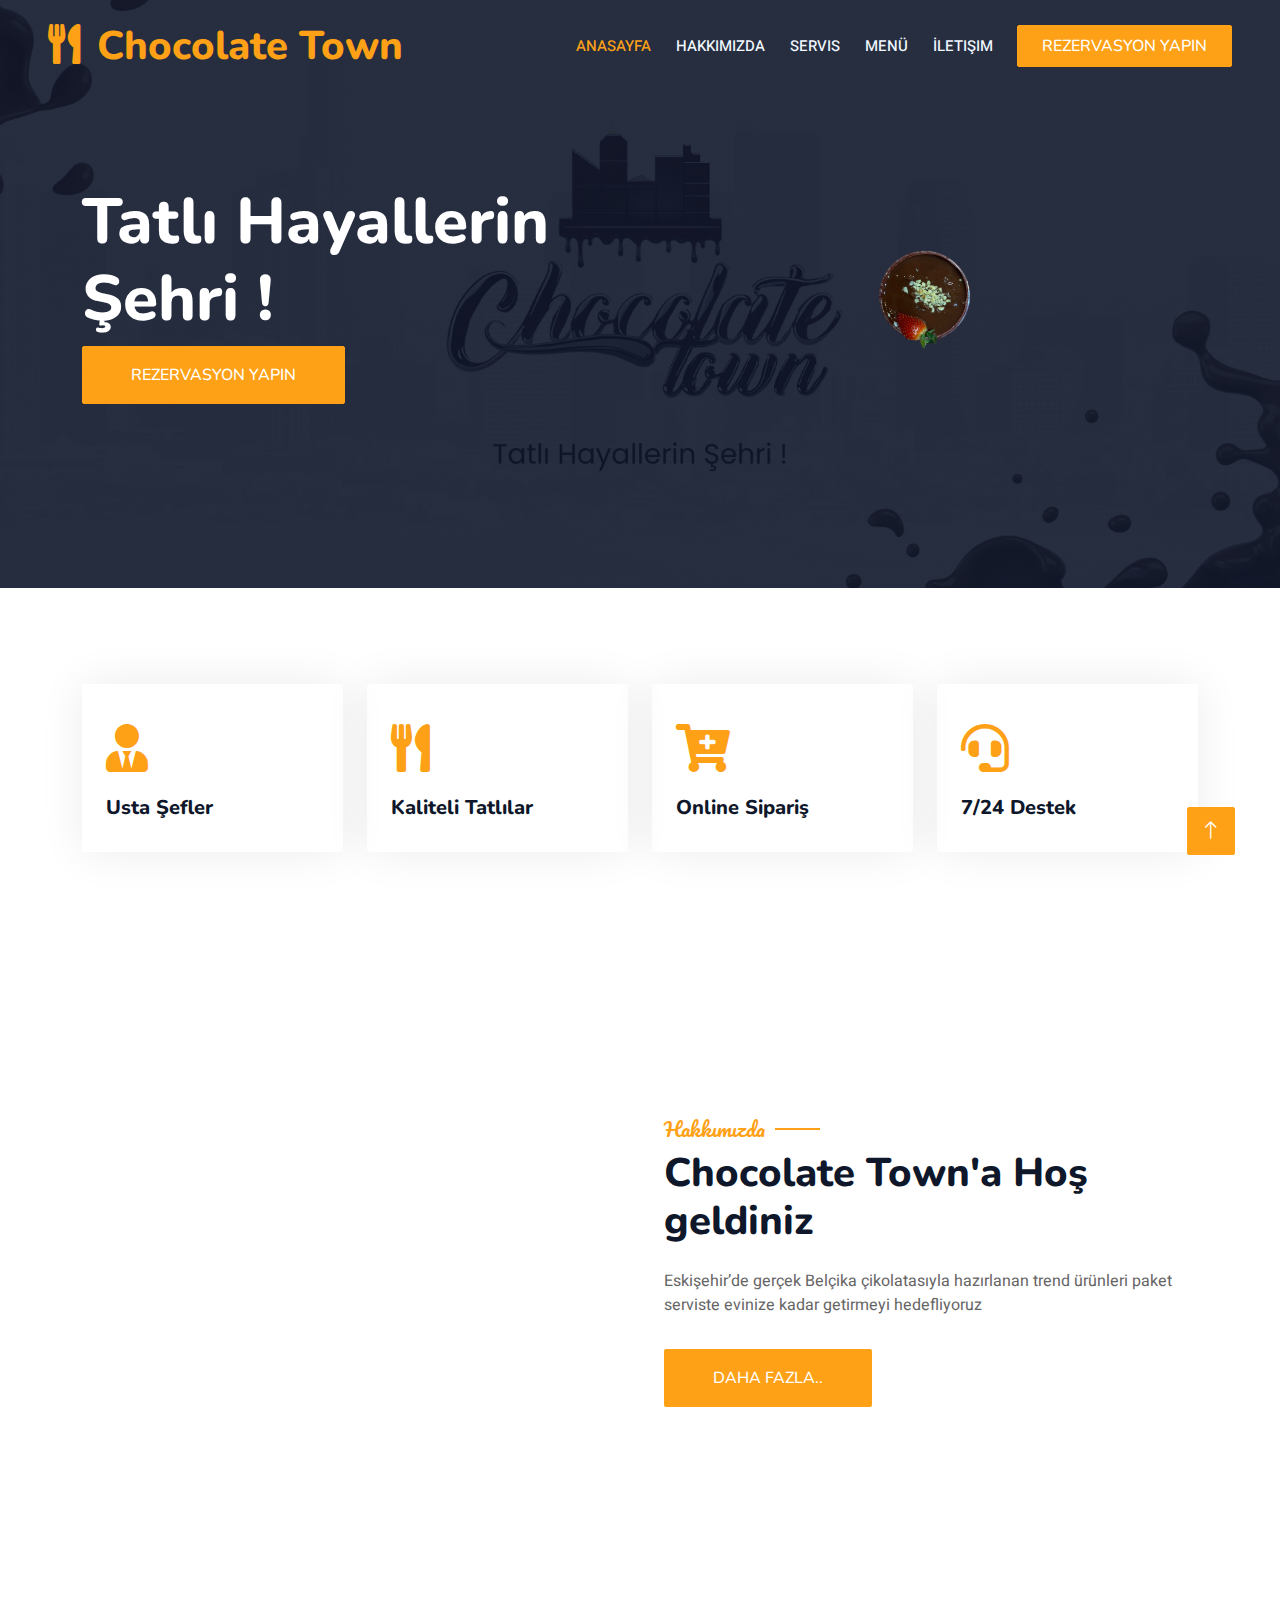
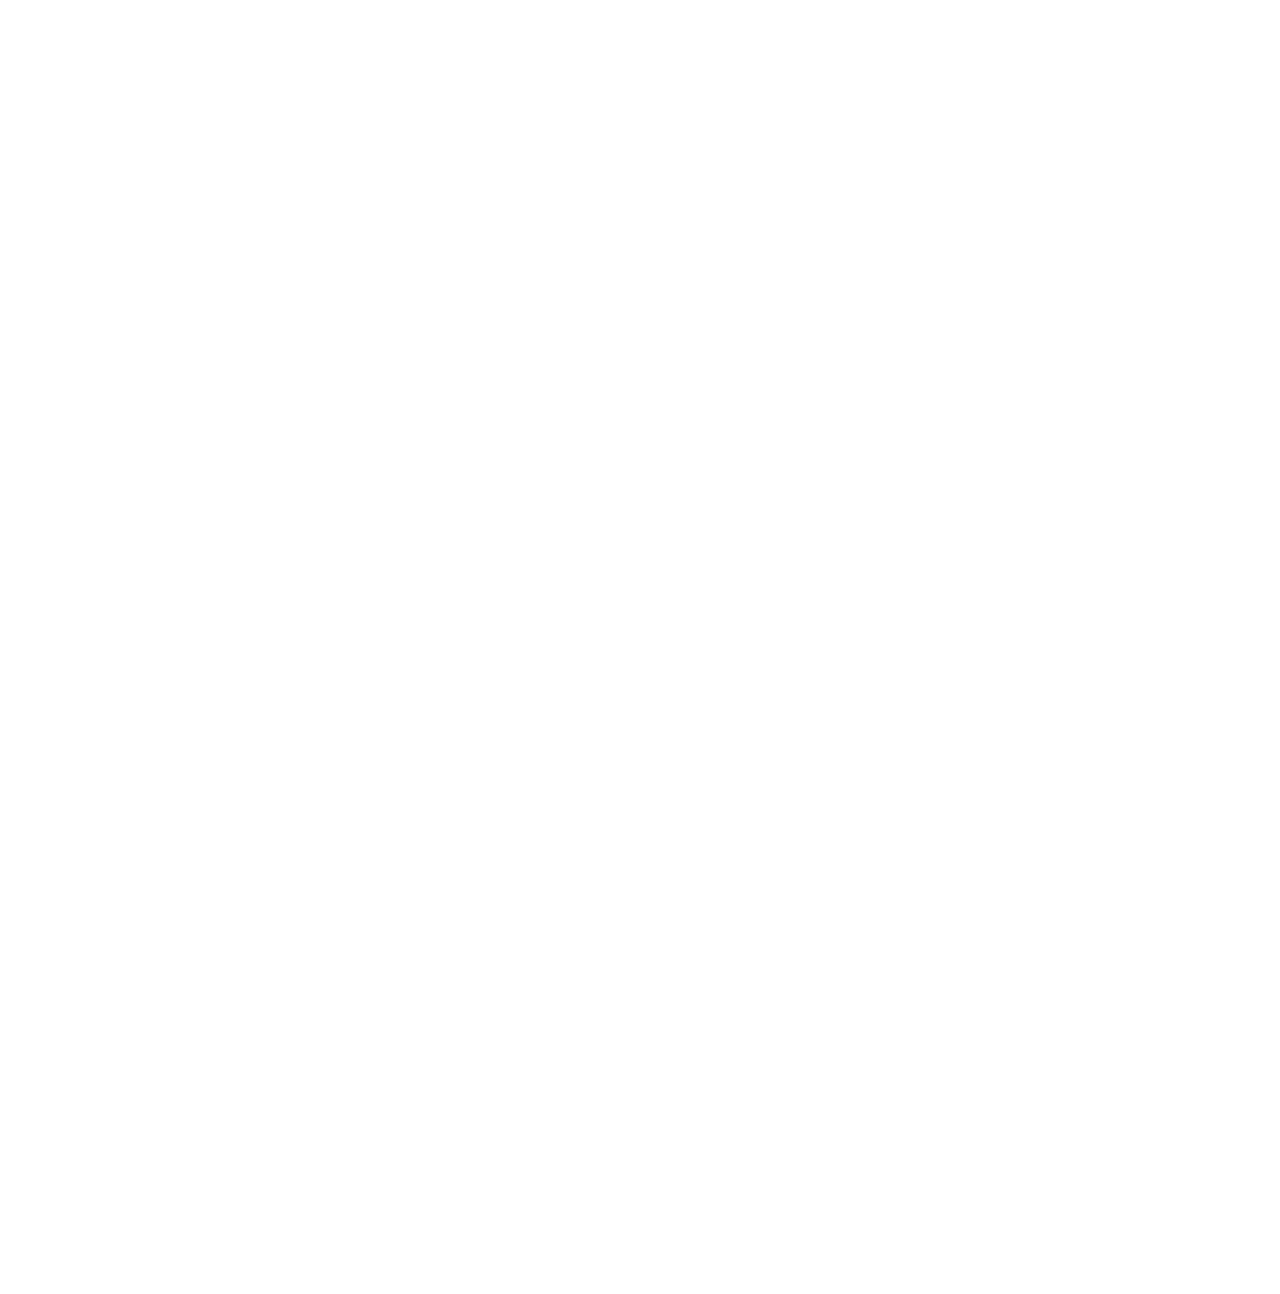
==== commit f4251ce4: "finishing the project" ====
--- a/index.html
+++ b/index.html
@@ -75,7 +75,7 @@
                             <a href="" class="btn btn-primary py-sm-3 px-sm-5 me-3 animated slideInLeft">Rezervasyon Yapın</a>
                         </div>
                         <div class="col-lg-6 text-center text-lg-end overflow-hidden">
-                            <img class="img-fluid" src="img/waffle3.jpeg" alt="">
+                            <img class="img-fluid" src="img/strawberry-1.png" alt="">
                         </div>
                     </div>
                 </div>
@@ -93,7 +93,7 @@
                             <div class="p-4">
                                 <i class="fa fa-3x fa-user-tie text-primary mb-4"></i>
                                 <h5>Usta Şefler</h5>
-                                <p>Diam elitr kasd sed at elitr sed ipsum justo dolor sed clita amet diam</p>
+                                
                             </div>
                         </div>
                     </div>
@@ -102,7 +102,7 @@
                             <div class="p-4">
                                 <i class="fa fa-3x fa-utensils text-primary mb-4"></i>
                                 <h5>Kaliteli Tatlılar</h5>
-                                <p>Diam elitr kasd sed at elitr sed ipsum justo dolor sed clita amet diam</p>
+                                
                             </div>
                         </div>
                     </div>
@@ -111,7 +111,7 @@
                             <div class="p-4">
                                 <i class="fa fa-3x fa-cart-plus text-primary mb-4"></i>
                                 <h5>Online Sipariş</h5>
-                                <p>Diam elitr kasd sed at elitr sed ipsum justo dolor sed clita amet diam</p>
+                                
                             </div>
                         </div>
                     </div>
@@ -120,7 +120,7 @@
                             <div class="p-4">
                                 <i class="fa fa-3x fa-headset text-primary mb-4"></i>
                                 <h5>7/24 Destek</h5>
-                                <p>Diam elitr kasd sed at elitr sed ipsum justo dolor sed clita amet diam</p>
+                                
                             </div>
                         </div>
                     </div>
@@ -137,25 +137,24 @@
                     <div class="col-lg-6">
                         <div class="row g-3">
                             <div class="col-6 text-start">
-                                <img class="img-fluid rounded w-100 wow zoomIn" data-wow-delay="0.1s" src="img/about-1.jpg">
+                                <img class="img-fluid rounded w-100 wow zoomIn" data-wow-delay="0.1s" src="img/photo-6.jpg">
                             </div>
                             <div class="col-6 text-start">
-                                <img class="img-fluid rounded w-75 wow zoomIn" data-wow-delay="0.3s" src="img/about-2.jpg" style="margin-top: 25%;">
+                                <img class="img-fluid rounded w-75 wow zoomIn" data-wow-delay="0.3s" src="img/photo 2.jpg" style="margin-top: 25%;">
                             </div>
                             <div class="col-6 text-end">
-                                <img class="img-fluid rounded w-75 wow zoomIn" data-wow-delay="0.5s" src="img/about-3.jpg">
+                                <img class="img-fluid rounded w-75 wow zoomIn" data-wow-delay="0.5s" src="img/photo-3.jpg">
                             </div>
                             <div class="col-6 text-end">
-                                <img class="img-fluid rounded w-100 wow zoomIn" data-wow-delay="0.7s" src="img/about-4.jpg">
+                                <img class="img-fluid rounded w-100 wow zoomIn" data-wow-delay="0.7s" src="img/photo-5.jpg">
                             </div>
                         </div>
                     </div>
                     <div class="col-lg-6">
                         <h5 class="section-title ff-secondary text-start text-primary fw-normal">Hakkımızda</h5>
-                        <h1 class="mb-4">Chocolate Town'a <i class="fa fa-utensils text-primary me-2"></i>Hoş geldiniz</h1>
-                        <p class="mb-4">Tempor erat elitr rebum at clita. Diam dolor diam ipsum sit. Aliqu diam amet diam et eos erat ipsum et lorem et sit, sed stet lorem sit.</p>
-                        <p class="mb-4">Tempor erat elitr rebum at clita. Diam dolor diam ipsum sit. Aliqu diam amet diam et eos. Clita erat ipsum et lorem et sit, sed stet lorem sit clita duo justo magna dolore erat amet</p>
-                        <div class="row g-4 mb-4">
+                        <h1 class="mb-4">Chocolate Town'a Hoş geldiniz</h1>
+                        <p class="mb-4">Eskişehir’de gerçek Belçika çikolatasıyla hazırlanan trend ürünleri paket serviste evinize kadar getirmeyi hedefliyoruz</p>
+                        <!-- <div class="row g-4 mb-4">
                             <div class="col-sm-6">
                                 <div class="d-flex align-items-center border-start border-5 border-primary px-3">
                                     <h1 class="flex-shrink-0 display-5 text-primary mb-0" data-toggle="counter-up">15</h1>
@@ -174,7 +173,7 @@
                                     </div>
                                 </div>
                             </div>
-                        </div>
+                        </div> -->
                         <a class="btn btn-primary py-3 px-5 mt-2" href="">Daha fazla..</a>
                     </div>
                 </div>
@@ -225,13 +224,13 @@
                             <div class="row g-4">
                                 <div class="col-lg-6">
                                     <div class="d-flex align-items-center">
-                                        <img class="flex-shrink-0 img-fluid rounded" src="img/WhatsApp Görsel 2025-01-03 saat 01.07.29_e1caaea1.jpg" alt="" style="width: 80px;">
+                                        <img class="flex-shrink-0 img-fluid rounded" src="img/photo-5.jpg" alt="" style="width: 80px;">
                                         <div class="w-100 d-flex flex-column text-start ps-4">
                                             <h5 class="d-flex justify-content-between border-bottom pb-2">
                                                 <span>Chocolate Town Çikolatalı Pancake</span>
                                                 <span class="text-primary">330₺</span>
                                             </h5>
-                                            <small class="fst-italic">Ipsum ipsum clita erat amet dolor justo diam</small>
+                                            <small class="fst-italic">10 adet Chocolate Town özel pancake üzerine muz, çilek. Callebaut çikolata üzerine fındık parçaları.</small>
                                         </div>
                                     </div>
                                 </div>
@@ -243,7 +242,7 @@
                                                 <span>Chocolate Town Lotus Pancake</span>
                                                 <span class="text-primary">340₺</span>
                                             </h5>
-                                            <small class="fst-italic">Ipsum ipsum clita erat amet dolor justo diam</small>
+                                            <small class="fst-italic">10 adet Chocolate Town özel pancake üzerine muz, çilek ve Lotus. Üzerine Lotus parçaları ve Lotus bisküvi.</small>
                                         </div>
                                     </div>
                                 </div>
@@ -255,7 +254,7 @@
                                                 <span>Chocolate Town Lotus Waffle</span>
                                                 <span class="text-primary">340₺</span>
                                             </h5>
-                                            <small class="fst-italic">Ipsum ipsum clita erat amet dolor justo diam</small>
+                                            <small class="fst-italic">Özel tereyağlı waffle üzerine, özel Chocolate Town krema, muz, çilek, Callebaut çikolata ve Lotus bisküvi parçaları.</small>
                                         </div>
                                     </div>
                                 </div>
@@ -267,7 +266,7 @@
                                                 <span>Chocolate Town Lotus Kruvasan</span>
                                                 <span class="text-primary">349₺</span>
                                             </h5>
-                                            <small class="fst-italic">Ipsum ipsum clita erat amet dolor justo diam</small>
+                                            <small class="fst-italic">Tereyağlı kruvasan içerisine özel Chocolate Town Kreması, muz ve çilek. Üzerine gerçek Lotus, Lotus parçacıkları ve Lotus Bisküvi.</small>
                                         </div>
                                     </div>
                                 </div>
@@ -279,7 +278,7 @@
                                                 <span>Chocolate Town Çikolatalı Kruvasan</span>
                                                 <span class="text-primary">345₺</span>
                                             </h5>
-                                            <small class="fst-italic">Ipsum ipsum clita erat amet dolor justo diam</small>
+                                            <small class="fst-italic">Tereyağlı kruvasan içerisine özel Chocolate Town Kreması, muz ve çilek. Üzerine Callebaut çikolatası ve fındık parçaları.</small>
                                         </div>
                                     </div>
                                 </div>
@@ -291,7 +290,7 @@
                                                 <span>Chocolate Town Çikolatalı Waffle</span>
                                                 <span class="text-primary">330₺</span>
                                             </h5>
-                                            <small class="fst-italic">Ipsum ipsum clita erat amet dolor justo diam</small>
+                                            <small class="fst-italic">Özel tereyağlı Chocolate Town waffle üzerine, özel Chocolate Town krema, muz, çilek, Callebaut çikolata ve fındık parçaları.</small>
                                         </div>
                                     </div>
                                 </div>
@@ -303,7 +302,7 @@
                                                 <span>Chocolate Town Çikolatalı Spoonful</span>
                                                 <span class="text-primary">325₺</span>
                                             </h5>
-                                            <small class="fst-italic">Ipsum ipsum clita erat amet dolor justo diam</small>
+                                            <small class="fst-italic">Özel Chocolate Town Kreması üzerine muz, çilek ve krep kırığı. Üzerine Callebaut çikolatası ve fındık parçaları.</small>
                                         </div>
                                     </div>
                                 </div>
@@ -315,13 +314,13 @@
                                                 <span>Chocolate Town Lotus <br> Spoonful</span>
                                                 <span class="text-primary">335₺</span>
                                             </h5>
-                                            <small class="fst-italic">Ipsum ipsum clita erat amet dolor justo diam</small>
-                                        </div>
-                                    </div>
-                                </div>
-                            </div>
-                        </div>
-                        <div id="tab-2" class="tab-pane fade show p-0">
+                                            <small class="fst-italic">Özel Chocolate Town Kreması üzerine muz, çilek ve Lotus parçaları. Lotus ve Lotus bisküvisi.</small>
+                                        </div>
+                                    </div>
+                                </div>
+                            </div>
+                        </div>
+                        <!-- <div id="tab-2" class="tab-pane fade show p-0">
                             <div class="row g-4">
                                 <div class="col-lg-6">
                                     <div class="d-flex align-items-center">
@@ -520,7 +519,7 @@
                                     </div>
                                 </div>
                             </div>
-                        </div>
+                        </div> -->
                     </div>
                 </div>
             </div>
@@ -528,7 +527,7 @@
         <!-- Menu End -->
 
         <!-- Team Start -->
-        <div class="container-xxl pt-5 pb-3">
+        <!-- <div class="container-xxl pt-5 pb-3">
             <div class="container">
                 <div class="text-center wow fadeInUp" data-wow-delay="0.1s">
                     <h5 class="section-title ff-secondary text-center text-primary fw-normal">Ekibimiz</h5>
@@ -593,12 +592,12 @@
                     </div>
                 </div>
             </div>
-        </div>
+        </div> -->
         <!-- Team End -->
 
 
         <!-- Testimonial Start -->
-        <div class="container-xxl py-5 wow fadeInUp" data-wow-delay="0.1s">
+        <!-- <div class="container-xxl py-5 wow fadeInUp" data-wow-delay="0.1s">
             <div class="container">
                 <div class="text-center">
                     <h5 class="section-title ff-secondary text-center text-primary fw-normal">Referans</h5>
@@ -651,7 +650,7 @@
                     </div>
                 </div>
             </div>
-        </div>
+        </div> -->
         <!-- Testimonial End -->
         
 
@@ -669,15 +668,15 @@
                     </div>
                     <div class="col-lg-4 col-md-6">
                         <h4 class="section-title ff-secondary text-start text-primary fw-normal mb-4">İletişim</h4>
-                        <p class="mb-2"><i class="fa fa-map-marker-alt me-3"></i>123 Street, New York, USA</p>
-                        <p class="mb-2"><i class="fa fa-phone-alt me-3"></i>+012 345 67890</p>
-                        <p class="mb-2"><i class="fa fa-envelope me-3"></i>info@example.com</p>
-                        <div class="d-flex pt-2">
+                        <p class="mb-2"><i class="fa fa-map-marker-alt me-3"></i>Hoşnudiye, 770. Sokak No: 4, 26130 Tepebaşı/Eskişehir</p>
+                        <p class="mb-2"><i class="fa fa-phone-alt me-3"></i>+90 (507) 221 10 24</p>
+                        <!-- <p class="mb-2"><i class="fa fa-envelope me-3"></i>info@example.com</p> -->
+                        <!-- <div class="d-flex pt-2">
                             <a class="btn btn-outline-light btn-social" href=""><i class="fab fa-twitter"></i></a>
                             <a class="btn btn-outline-light btn-social" href=""><i class="fab fa-facebook-f"></i></a>
                             <a class="btn btn-outline-light btn-social" href=""><i class="fab fa-youtube"></i></a>
                             <a class="btn btn-outline-light btn-social" href=""><i class="fab fa-linkedin-in"></i></a>
-                        </div>
+                        </div> -->
                     </div>
                     <div class="col-lg-4 col-md-6">
                         <h4 class="section-title ff-secondary text-start text-primary fw-normal mb-4">Açılış</h4>
--- a/css/style.css
+++ b/css/style.css
@@ -152,7 +152,7 @@
 
 /*** Hero Header ***/
 .hero-header {
-    background: linear-gradient(rgba(15, 23, 43, .9), rgba(15, 23, 43, .9)), url(../img/tiramisu.jpg);
+    background: linear-gradient(rgba(15, 23, 43, .9), rgba(15, 23, 43, .9)), url(../img/Tatlı\ Hayallerin\ Şehri\ \(1\).jpg);
     background-position: center center;
     background-repeat: no-repeat;
     background-size: cover;
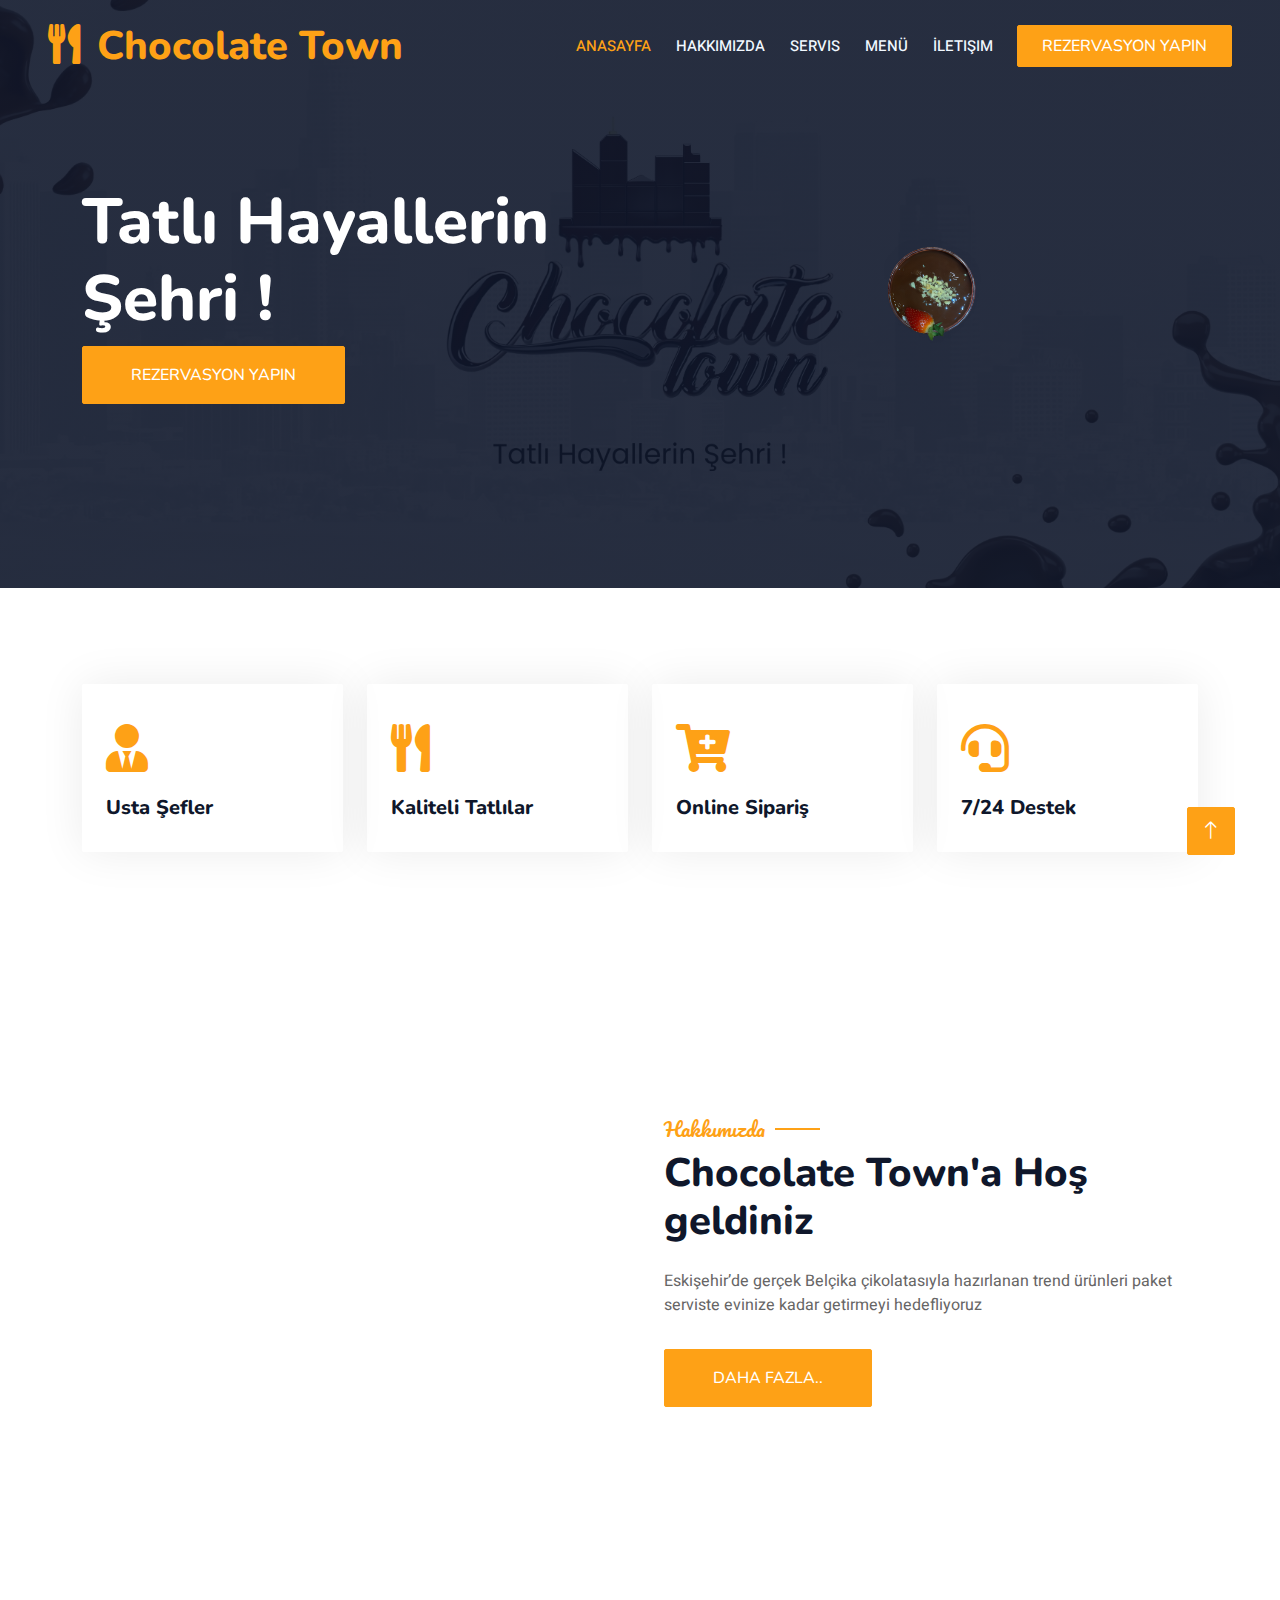
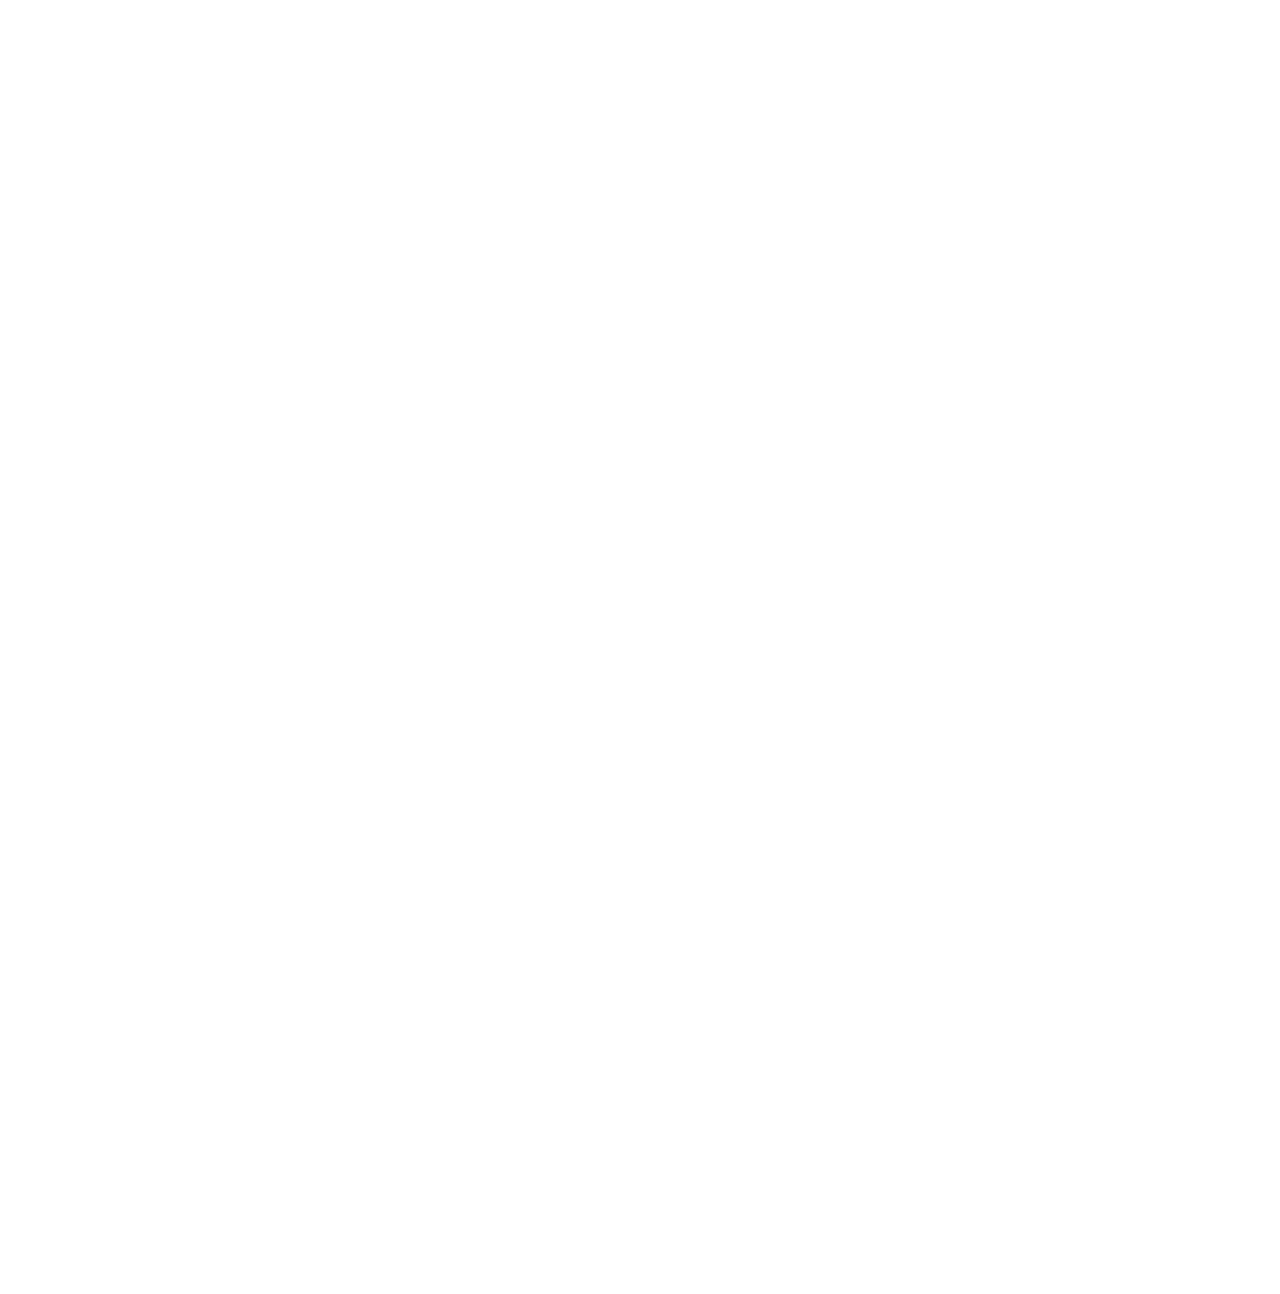
==== commit 433b07aa: "last touches" ====
--- a/index.html
+++ b/index.html
@@ -75,7 +75,7 @@
                             <a href="" class="btn btn-primary py-sm-3 px-sm-5 me-3 animated slideInLeft">Rezervasyon Yapın</a>
                         </div>
                         <div class="col-lg-6 text-center text-lg-end overflow-hidden">
-                            <img class="img-fluid" src="img/strawberry-1.png" alt="">
+                            <img class="img-fluid" src="img/strawberry-5.png" alt="">
                         </div>
                     </div>
                 </div>
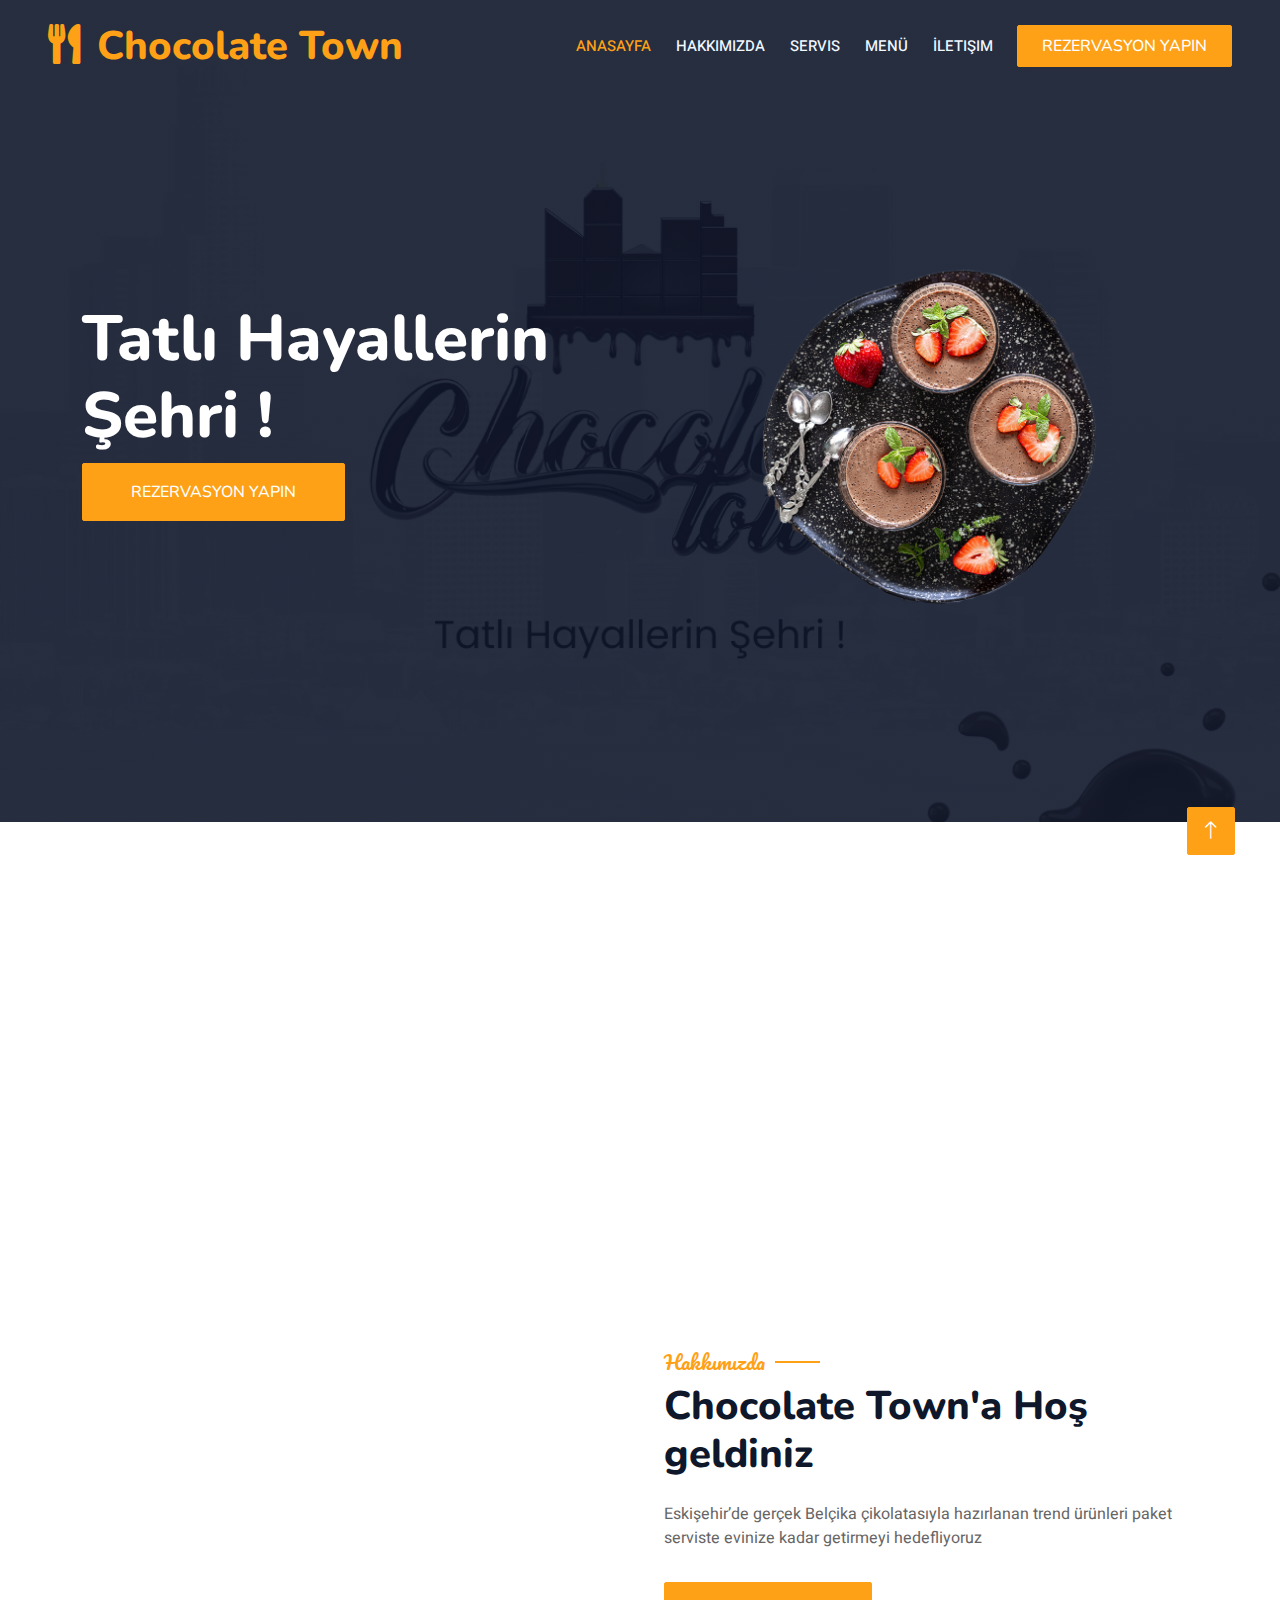
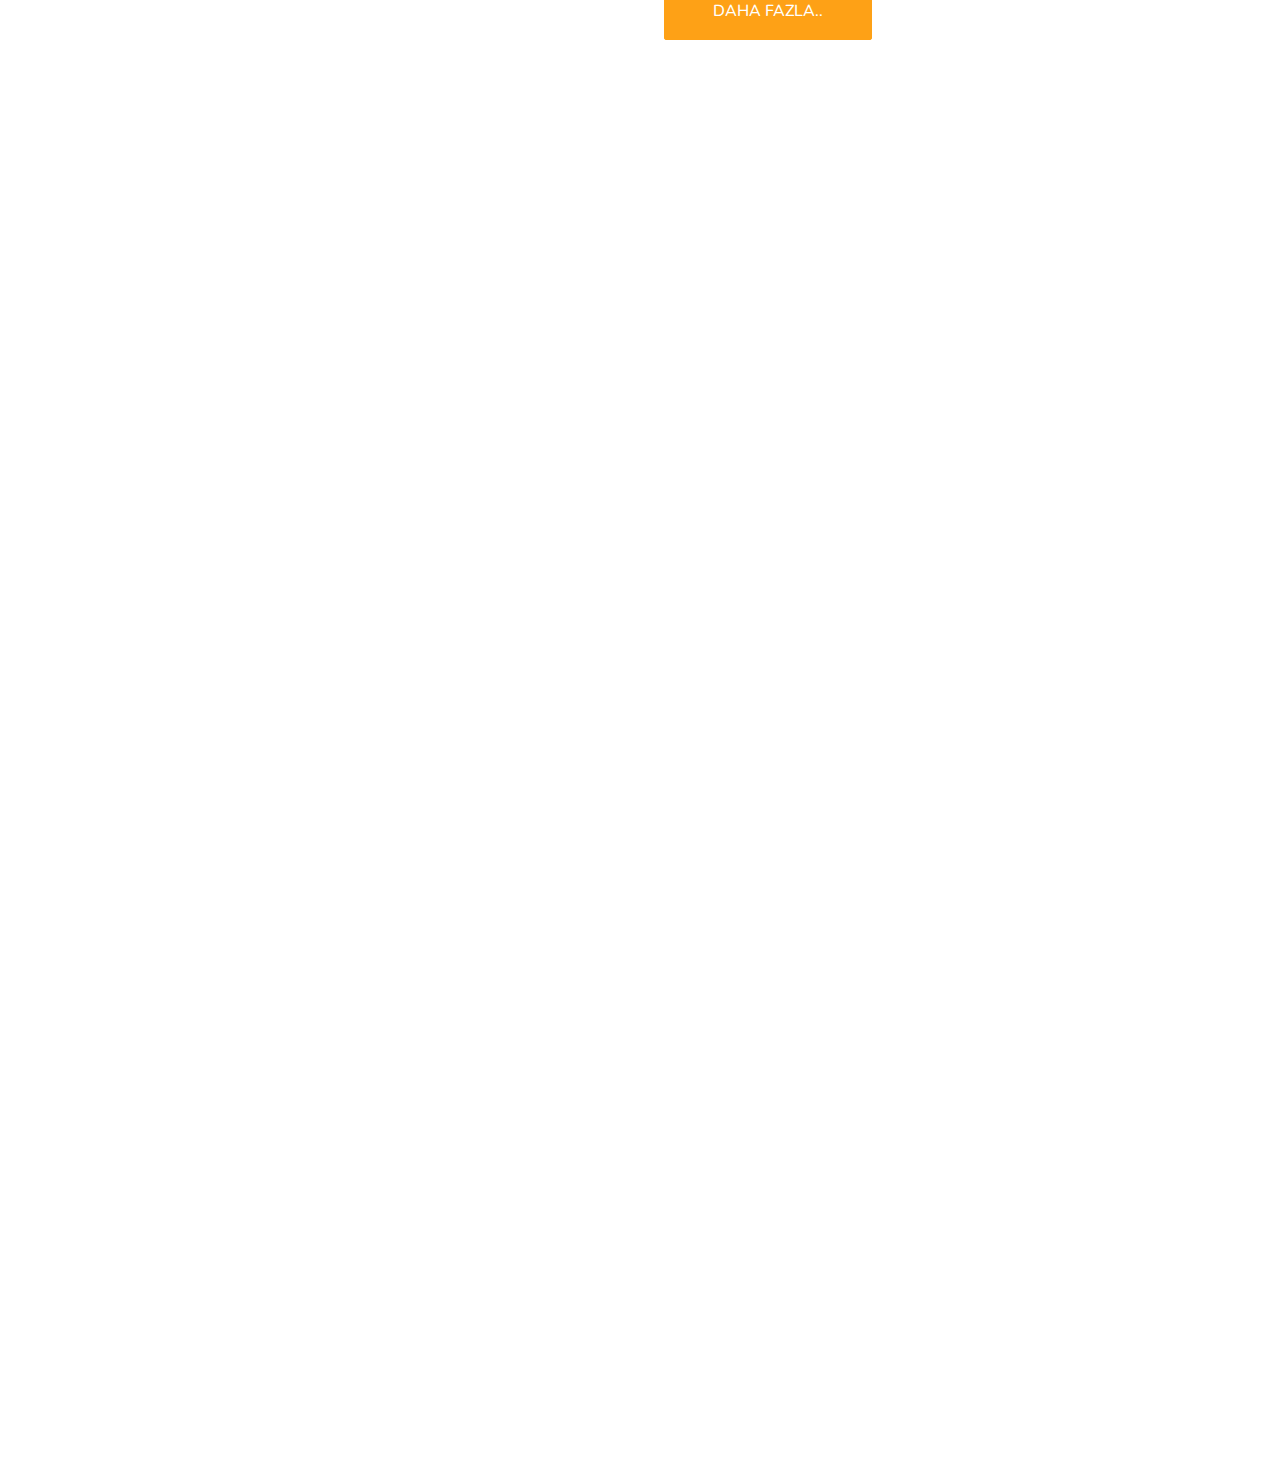
==== commit fc59d21e: "project done" ====
--- a/index.html
+++ b/index.html
@@ -75,7 +75,7 @@
                             <a href="" class="btn btn-primary py-sm-3 px-sm-5 me-3 animated slideInLeft">Rezervasyon Yapın</a>
                         </div>
                         <div class="col-lg-6 text-center text-lg-end overflow-hidden">
-                            <img class="img-fluid" src="img/strawberry-5.png" alt="">
+                            <img class="img-fluid" src="img/nobg1.png" alt="">
                         </div>
                     </div>
                 </div>
@@ -236,7 +236,7 @@
                                 </div>
                                 <div class="col-lg-6">
                                     <div class="d-flex align-items-center">
-                                        <img class="flex-shrink-0 img-fluid rounded" src="img/WhatsApp Görsel 2025-01-03 saat 01.07.28_b89084e2.jpg" alt="" style="width: 80px;">
+                                        <img class="flex-shrink-0 img-fluid rounded" src="img/WhatsApp Görsel 2025-01-03 saat 01.07.30_1c5d9088.jpg" alt="" style="width: 80px;">
                                         <div class="w-100 d-flex flex-column text-start ps-4">
                                             <h5 class="d-flex justify-content-between border-bottom pb-2">
                                                 <span>Chocolate Town Lotus Pancake</span>
@@ -248,7 +248,7 @@
                                 </div>
                                 <div class="col-lg-6">
                                     <div class="d-flex align-items-center">
-                                        <img class="flex-shrink-0 img-fluid rounded" src="img/WhatsApp Görsel 2025-01-03 saat 01.07.28_b89084e2.jpg" alt="" style="width: 80px;">
+                                        <img class="flex-shrink-0 img-fluid rounded" src="img/WhatsApp Görsel 2025-01-03 saat 01.07.30_1c5d9088.jpg" alt="" style="width: 80px;">
                                         <div class="w-100 d-flex flex-column text-start ps-4">
                                             <h5 class="d-flex justify-content-between border-bottom pb-2">
                                                 <span>Chocolate Town Lotus Waffle</span>
@@ -260,7 +260,7 @@
                                 </div>
                                 <div class="col-lg-6">
                                     <div class="d-flex align-items-center">
-                                        <img class="flex-shrink-0 img-fluid rounded" src="img/WhatsApp Görsel 2025-01-03 saat 01.07.28_f4cc6367.jpg" alt="" style="width: 80px;">
+                                        <img class="flex-shrink-0 img-fluid rounded" src="img/photo 2.jpg" alt="" style="width: 80px;">
                                         <div class="w-100 d-flex flex-column text-start ps-4">
                                             <h5 class="d-flex justify-content-between border-bottom pb-2">
                                                 <span>Chocolate Town Lotus Kruvasan</span>
@@ -308,10 +308,10 @@
                                 </div>
                                 <div class="col-lg-6">
                                     <div class="d-flex align-items-center">
-                                        <img class="flex-shrink-0 img-fluid rounded" src="img/WhatsApp Görsel 2025-01-03 saat 01.07.31_7ae7fdfb.jpg" alt="" style="width: 80px;">
-                                        <div class="w-100 d-flex flex-column text-start ps-4">
-                                            <h5 class="d-flex justify-content-between border-bottom pb-2">
-                                                <span>Chocolate Town Lotus <br> Spoonful</span>
+                                        <img class="flex-shrink-0 img-fluid rounded" src="img/WhatsApp Görsel 2025-01-03 saat 01.07.29_ca526ddf.jpg" alt="" style="width: 80px;">
+                                        <div class="w-100 d-flex flex-column text-start ps-4">
+                                            <h5 class="d-flex justify-content-between border-bottom pb-2">
+                                                <span>Chocolate Town Lotus Spoonful</span>
                                                 <span class="text-primary">335₺</span>
                                             </h5>
                                             <small class="fst-italic">Özel Chocolate Town Kreması üzerine muz, çilek ve Lotus parçaları. Lotus ve Lotus bisküvisi.</small>
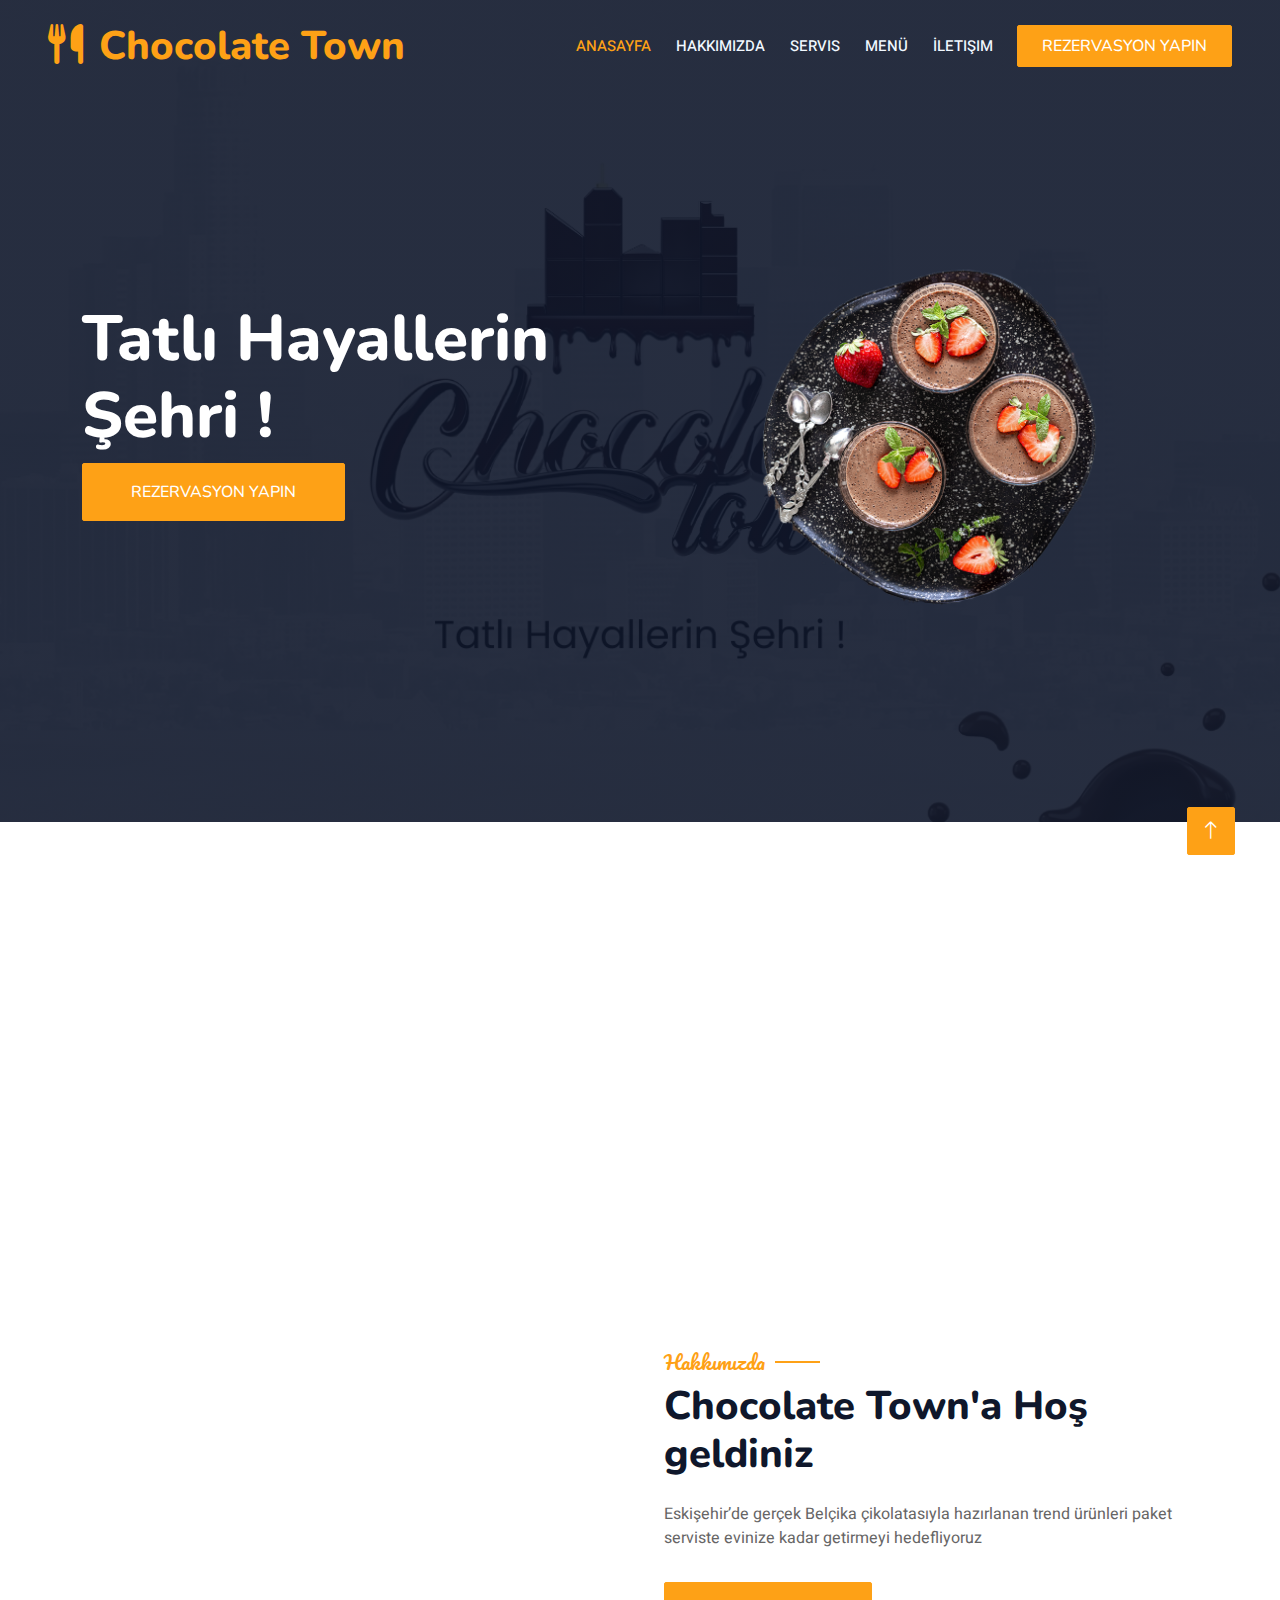
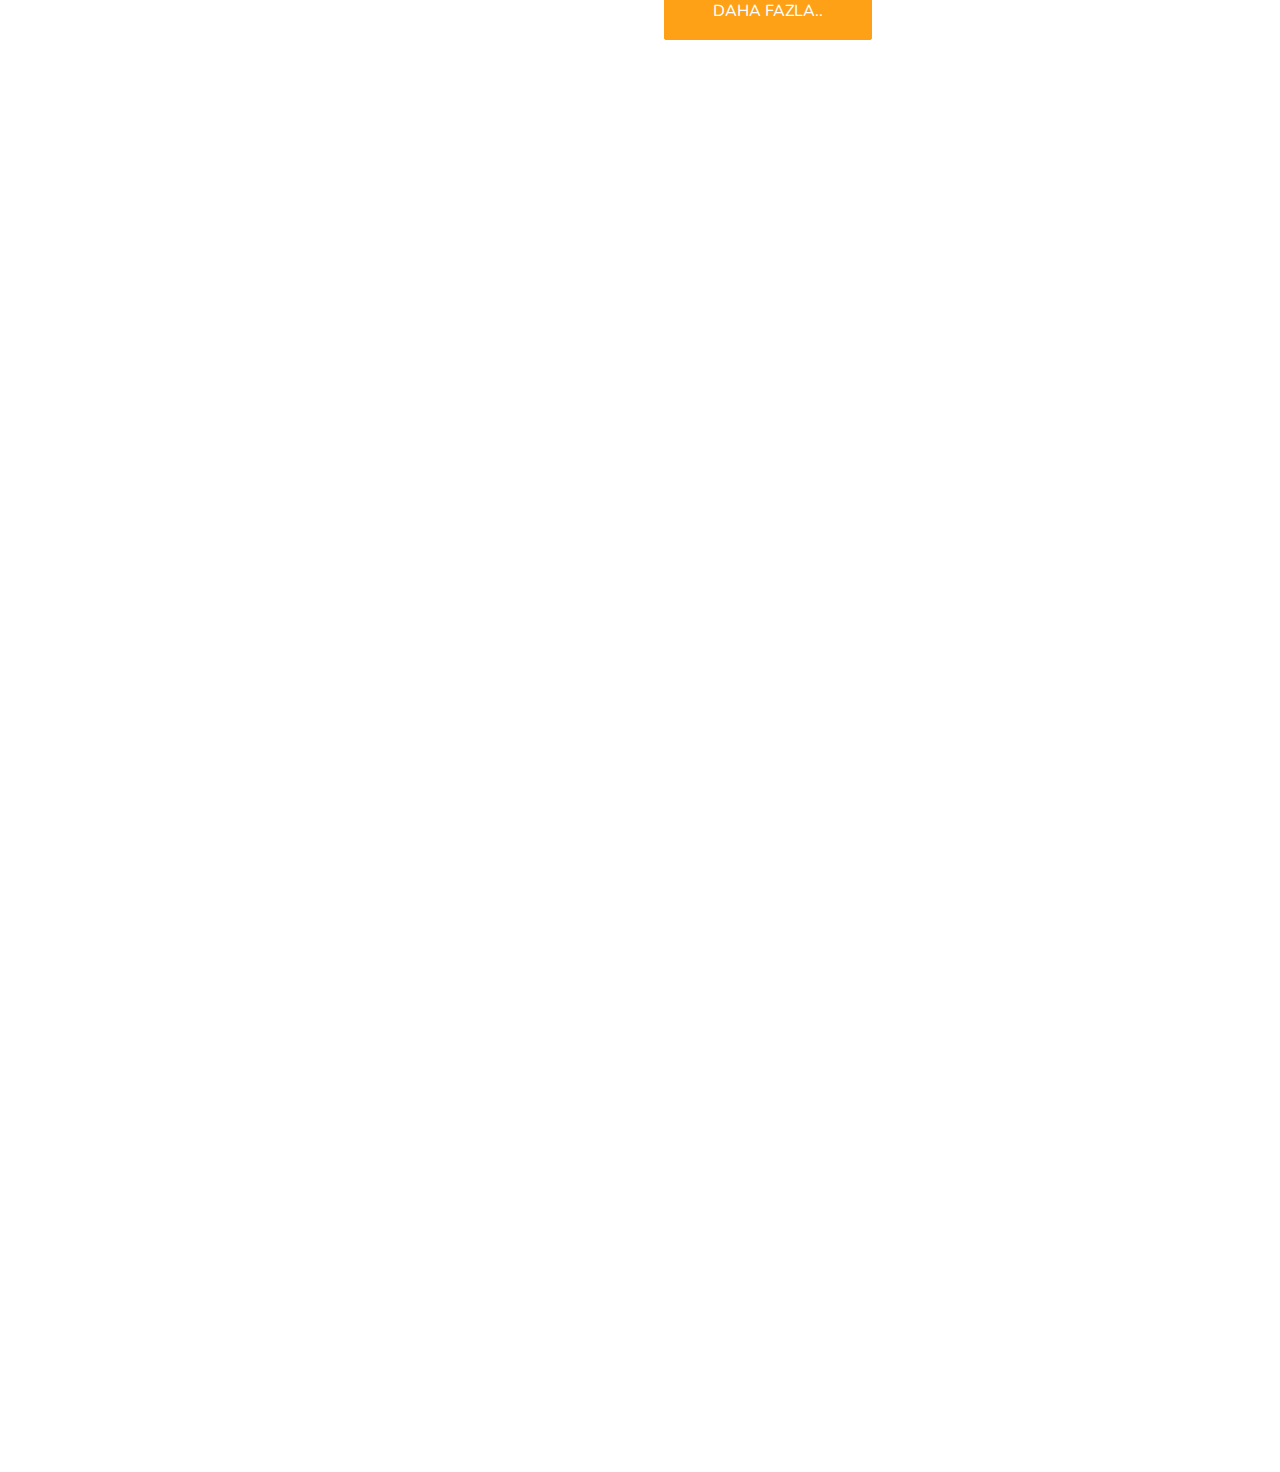
==== commit a0ccb8a0: "little fixes" ====
--- a/index.html
+++ b/index.html
@@ -19,6 +19,7 @@
     <!-- Icon Font Stylesheet -->
     <link href="https://cdnjs.cloudflare.com/ajax/libs/font-awesome/5.10.0/css/all.min.css" rel="stylesheet">
     <link href="https://cdn.jsdelivr.net/npm/bootstrap-icons@1.4.1/font/bootstrap-icons.css" rel="stylesheet">
+    <link rel="stylesheet" href="https://cdnjs.cloudflare.com/ajax/libs/font-awesome/6.7.2/css/all.min.css" integrity="sha512-Evv84Mr4kqVGRNSgIGL/F/aIDqQb7xQ2vcrdIwxfjThSH8CSR7PBEakCr51Ck+w+/U6swU2Im1vVX0SVk9ABhg==" crossorigin="anonymous" referrerpolicy="no-referrer" />
 
     <!-- Libraries Stylesheet -->
     <link href="lib/animate/animate.min.css" rel="stylesheet">
@@ -670,20 +671,19 @@
                         <h4 class="section-title ff-secondary text-start text-primary fw-normal mb-4">İletişim</h4>
                         <p class="mb-2"><i class="fa fa-map-marker-alt me-3"></i>Hoşnudiye, 770. Sokak No: 4, 26130 Tepebaşı/Eskişehir</p>
                         <p class="mb-2"><i class="fa fa-phone-alt me-3"></i>+90 (507) 221 10 24</p>
-                        <!-- <p class="mb-2"><i class="fa fa-envelope me-3"></i>info@example.com</p> -->
-                        <!-- <div class="d-flex pt-2">
-                            <a class="btn btn-outline-light btn-social" href=""><i class="fab fa-twitter"></i></a>
-                            <a class="btn btn-outline-light btn-social" href=""><i class="fab fa-facebook-f"></i></a>
-                            <a class="btn btn-outline-light btn-social" href=""><i class="fab fa-youtube"></i></a>
-                            <a class="btn btn-outline-light btn-social" href=""><i class="fab fa-linkedin-in"></i></a>
-                        </div> -->
+                        <p class="mb-2"><i class="fa fa-envelope me-3"></i>hüseyinpekmez26@gmail.com</p>
+                          <div class="d-flex pt-2">
+                            <a class="btn btn-outline-light btn-social" href="https://www.instagram.com/chocolatetowntr/"><i class="fab fa-instagram"></i></a>
+                            <a class="btn btn-outline-light btn-social" href="https://www.tiktok.com/@chocolatetowntr"><i class="fa-brands fa-tiktok"></i></a>
+                            
+                        </div> 
                     </div>
                     <div class="col-lg-4 col-md-6">
                         <h4 class="section-title ff-secondary text-start text-primary fw-normal mb-4">Açılış</h4>
                         <h5 class="text-light fw-normal">Pazartesi - Cumartesi</h5>
-                        <p>09:00 - 21:00</p>
+                        <p>14:00 - 01:00</p>
                         <h5 class="text-light fw-normal">Pazar</h5>
-                        <p>10:00 - 20:00</p>
+                        <p>14:00 - 01:00</p>
                     </div>
                     
                 </div>
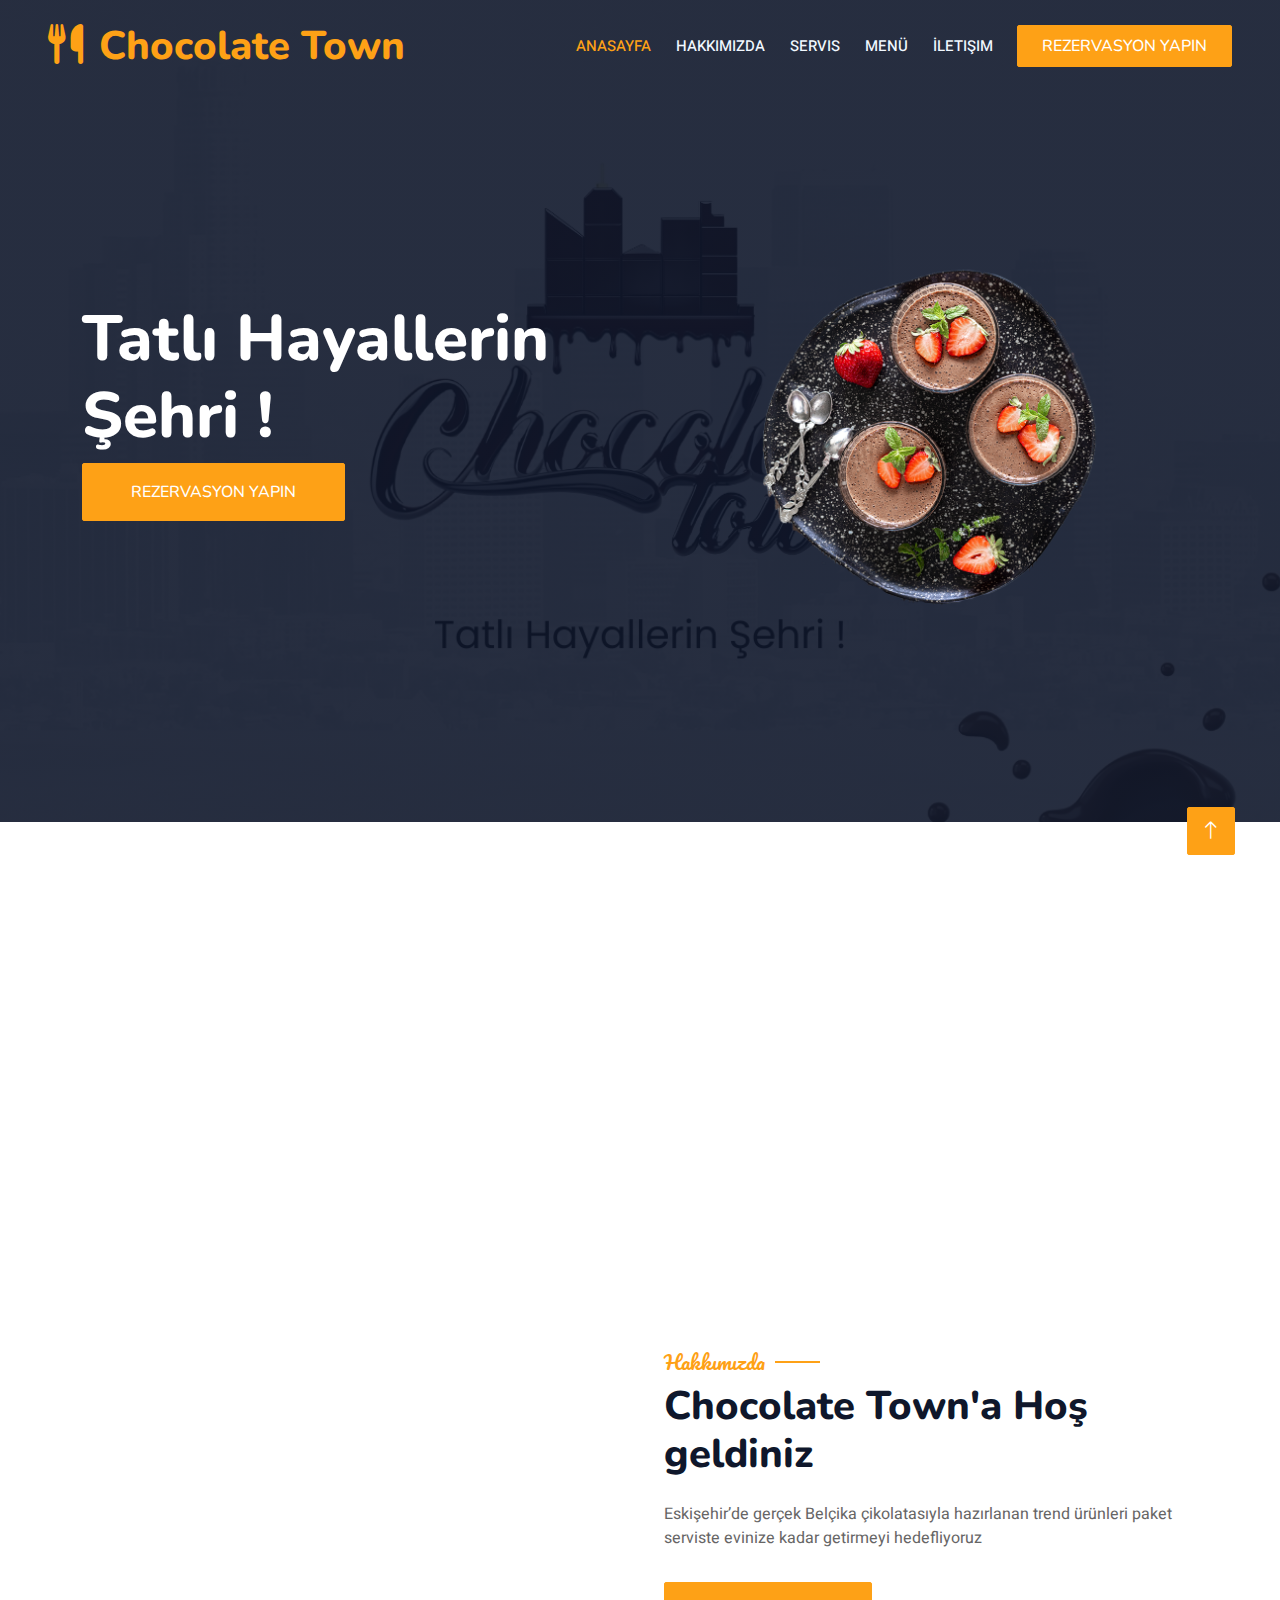
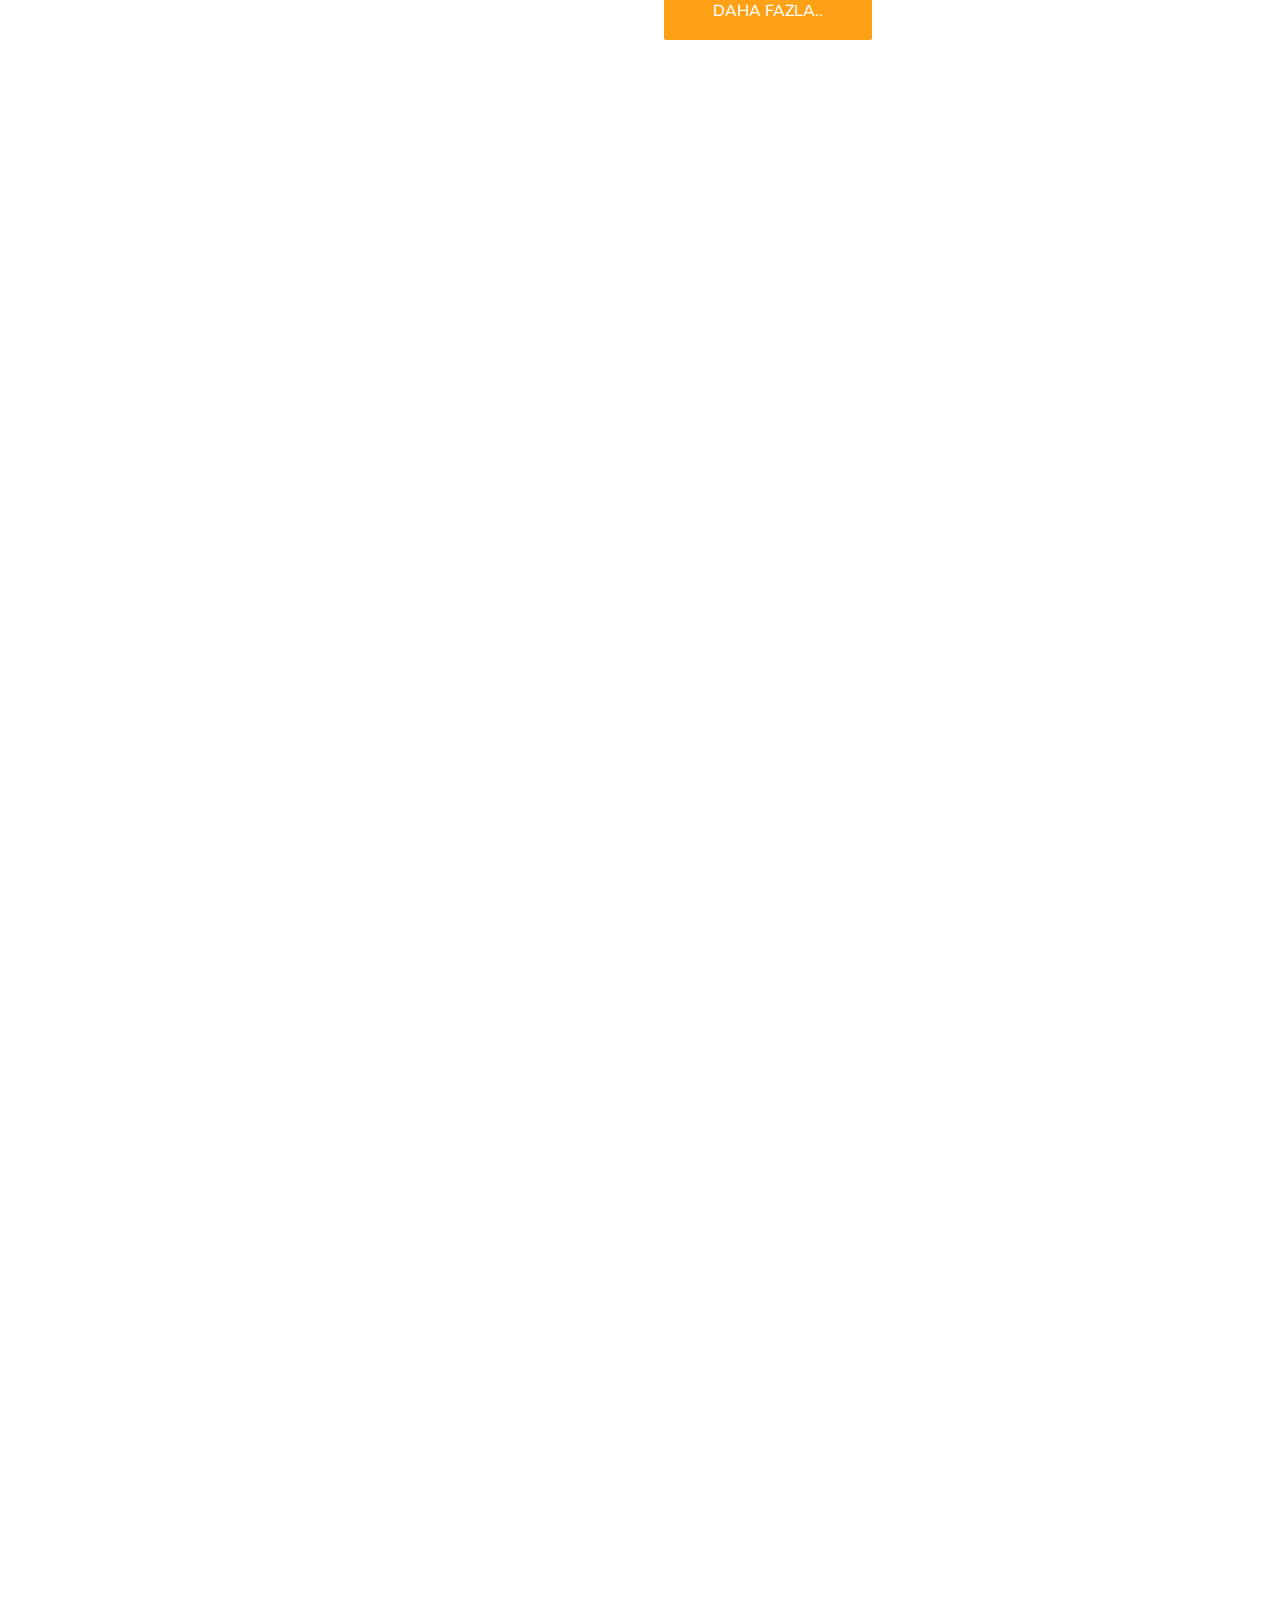
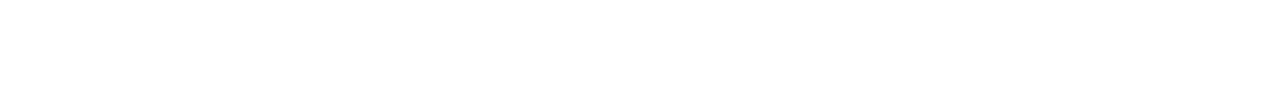
==== commit 384e10fd: "still fixing" ====
--- a/index.html
+++ b/index.html
@@ -222,7 +222,7 @@
                     </ul>
                     <div class="tab-content">
                         <div id="tab-1" class="tab-pane fade show p-0 active">
-                            <div class="row g-4">
+                            <div class="row g-4">                               
                                 <div class="col-lg-6">
                                     <div class="d-flex align-items-center">
                                         <img class="flex-shrink-0 img-fluid rounded" src="img/photo-5.jpg" alt="" style="width: 80px;">
@@ -316,6 +316,54 @@
                                                 <span class="text-primary">335₺</span>
                                             </h5>
                                             <small class="fst-italic">Özel Chocolate Town Kreması üzerine muz, çilek ve Lotus parçaları. Lotus ve Lotus bisküvisi.</small>
+                                        </div>
+                                    </div>
+                                </div>
+                                <div class="col-lg-6">
+                                    <div class="d-flex align-items-center">
+                                        <img class="flex-shrink-0 img-fluid rounded" src="" alt="" style="width: 80px;">
+                                        <div class="w-100 d-flex flex-column text-start ps-4">
+                                            <h5 class="d-flex justify-content-between border-bottom pb-2">
+                                                <span>Chocolate Town 2 Kişilik Kasa</span>
+                                                <span class="text-primary">610₺</span>
+                                            </h5>
+                                            <small class="fst-italic">Callebaut sütlü çikolata ve beyaz çikolata. 10 adet Chocolate Town özel pancake. 1 adet özel Chocolate Town.</small>
+                                        </div>
+                                    </div>
+                                </div>
+                                <div class="col-lg-6">
+                                    <div class="d-flex align-items-center">
+                                        <img class="flex-shrink-0 img-fluid rounded" src="" alt="" style="width: 80px;">
+                                        <div class="w-100 d-flex flex-column text-start ps-4">
+                                            <h5 class="d-flex justify-content-between border-bottom pb-2">
+                                                <span>Chocolate Town 4 Kişilik Kasa</span>
+                                                <span class="text-primary">1000₺</span>
+                                            </h5>
+                                            <small class="fst-italic">Callebaut sütlü çikolata (2 adet), beyaz çikolata (2 adet), bitter çikolata ve Lotus. 20 adet Chocolate Town özel pancake. 2 adet Chocolate Town tereyağlı waffle parçaları. 4 adet Lotus Bisküvi. Muz ve çilek.</small>
+                                        </div>
+                                    </div>
+                                </div>
+                                <div class="col-lg-6">
+                                    <div class="d-flex align-items-center">
+                                        <img class="flex-shrink-0 img-fluid rounded" src="" alt="" style="width: 80px;">
+                                        <div class="w-100 d-flex flex-column text-start ps-4">
+                                            <h5 class="d-flex justify-content-between border-bottom pb-2">
+                                                <span>Chocolate Town Pancake Kasa</span>
+                                                <span class="text-primary">1100₺</span>
+                                            </h5>
+                                            <small class="fst-italic">50 adet Chocolate Town özel pancake üzerine muz, çilek. Callebaut çikolata üzerine fındık parçaları.</small>
+                                        </div>
+                                    </div>
+                                </div>
+                                <div class="col-lg-6">
+                                    <div class="d-flex align-items-center">
+                                        <img class="flex-shrink-0 img-fluid rounded" src="" alt="" style="width: 80px;">
+                                        <div class="w-100 d-flex flex-column text-start ps-4">
+                                            <h5 class="d-flex justify-content-between border-bottom pb-2">
+                                                <span>Chocolate Town Fondü</span>
+                                                <span class="text-primary">560₺</span>
+                                            </h5>
+                                            <small class="fst-italic">Callebaut Sütlü Çikolata, Callebaut Bitter Çikolata, Callebaut Beyaz Çikolata. Muz ve çilek.</small>
                                         </div>
                                     </div>
                                 </div>
